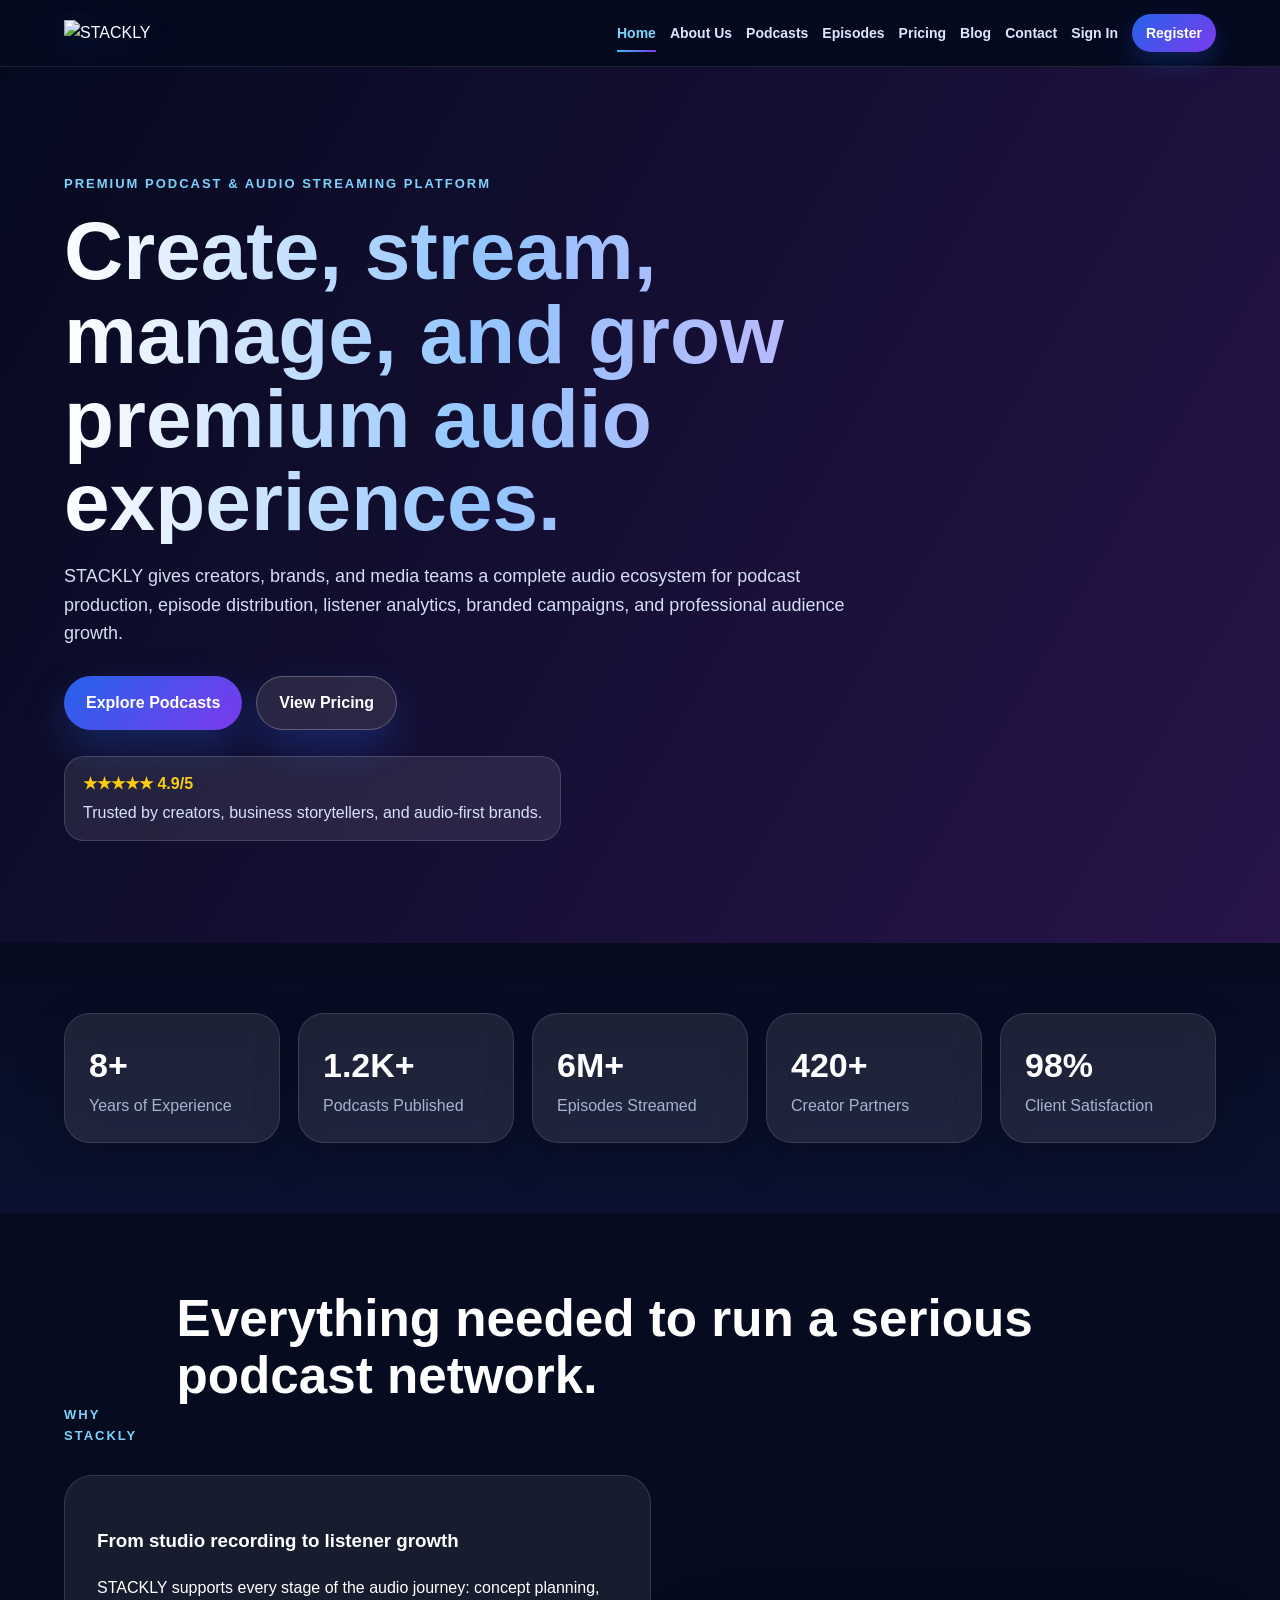
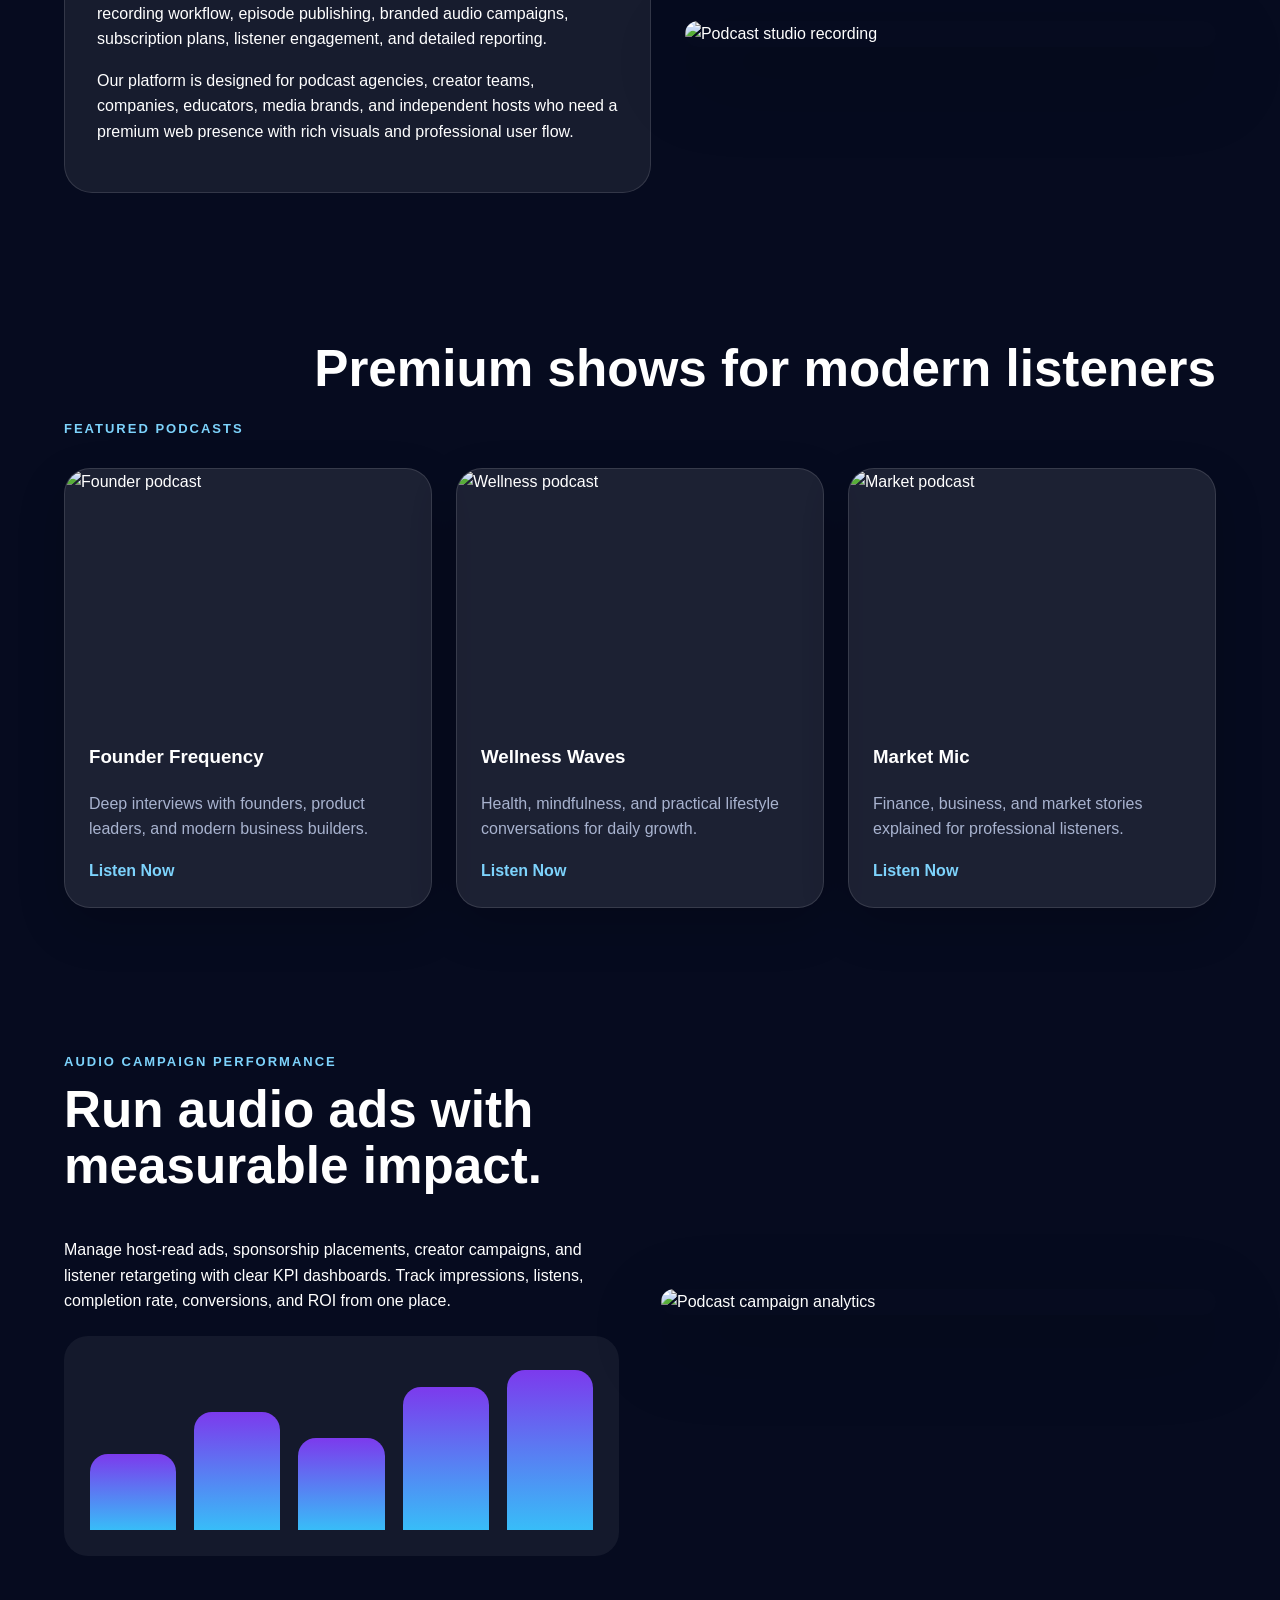
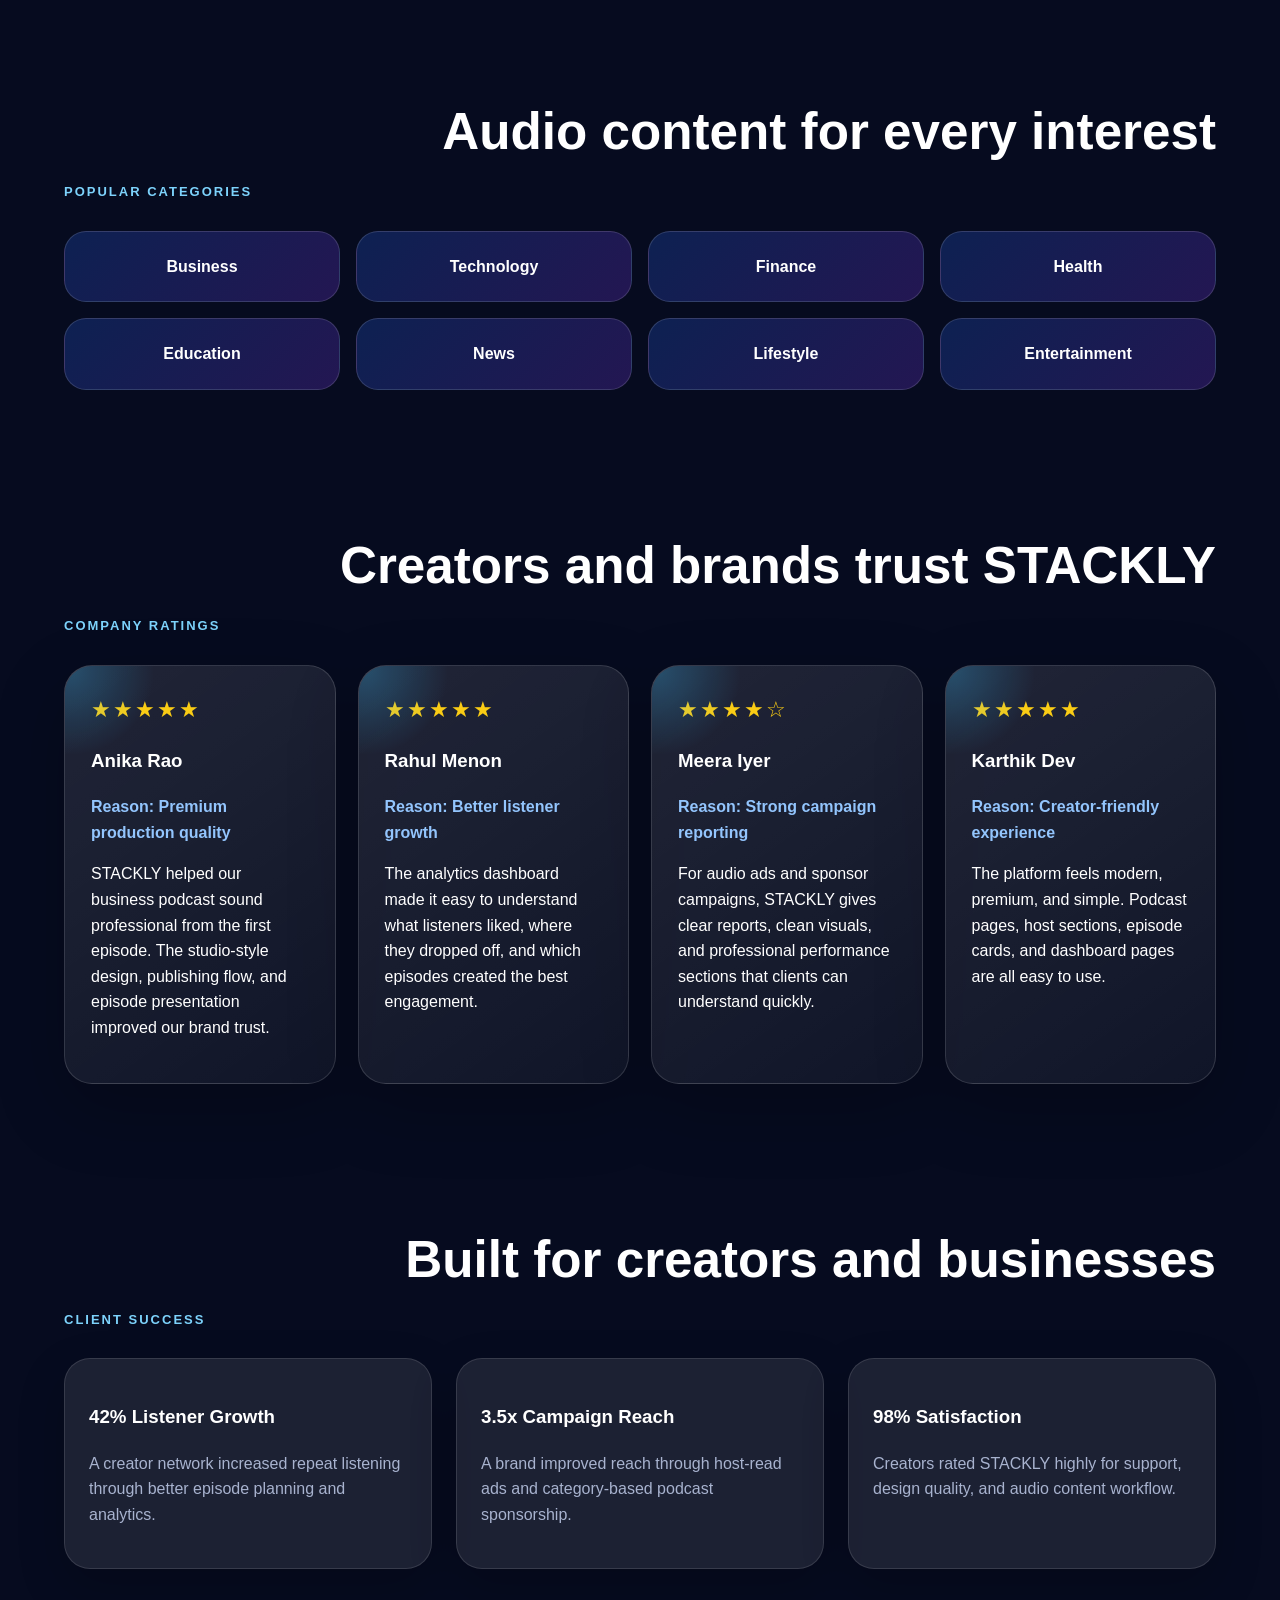
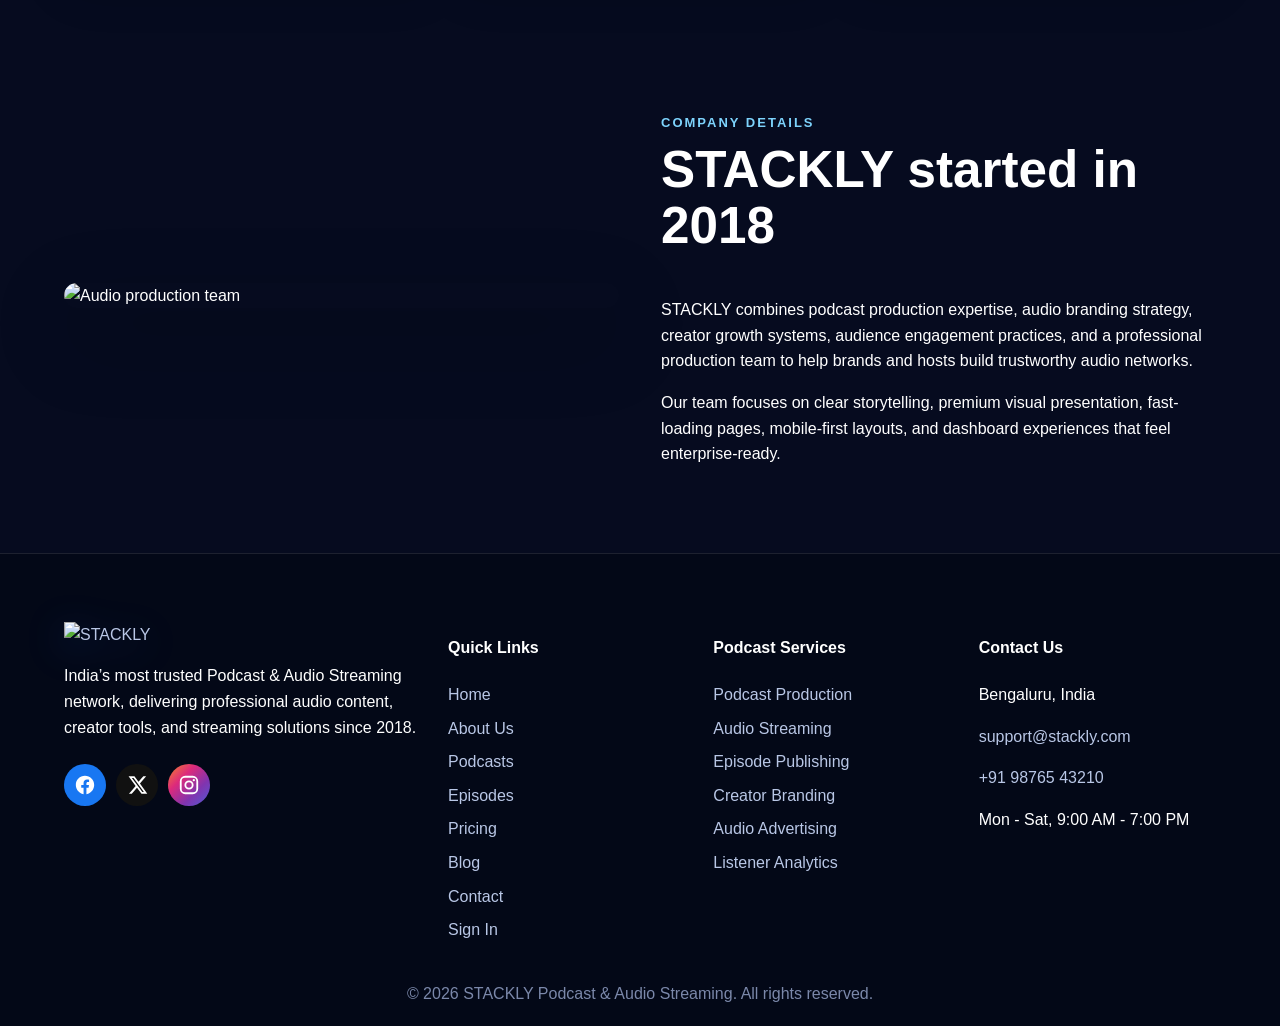
==== index.html @ 5ad4b172 "Add files via upload" ====
<!DOCTYPE html>
<html lang="en">
<head>
  <meta charset="UTF-8"><meta name="viewport" content="width=device-width, initial-scale=1.0">
  <title>Home | STACKLY</title><link rel="stylesheet" href="styles.css?v=5">
</head>
<body><header class="site-header">
  <a class="brand" href="index.html" aria-label="STACKLY Home"><img class="brand-logo" src="images/stackly-logo.webp?v=3" alt="STACKLY"></a>
  <button class="menu-toggle" aria-label="Toggle menu">☰</button>
  <nav class="nav-menu"><a href="index.html" class="active">Home</a>
<a href="about.html" class="">About Us</a>
<a href="podcasts.html" class="">Podcasts</a>
<a href="episodes.html" class="">Episodes</a>
<a href="pricing.html" class="">Pricing</a>
<a href="blog.html" class="">Blog</a>
<a href="contact.html" class="">Contact</a>
<a href="signin.html" class="">Sign In</a>
<a href="register.html" class="nav-register">Register</a></nav>
</header><main>
<section class="hero" style="background-image:linear-gradient(120deg,rgba(5,10,31,.92),rgba(55,24,94,.68)),url('images/hero.webp')">
  <div class="hero-content reveal"><span class="eyebrow">Premium Podcast & Audio Streaming Platform</span>
    <h1>Create, stream, manage, and grow premium audio experiences.</h1>
    <p>STACKLY gives creators, brands, and media teams a complete audio ecosystem for podcast production, episode distribution, listener analytics, branded campaigns, and professional audience growth.</p>
    <div class="hero-actions"><a class="btn" href="podcasts.html">Explore Podcasts</a><a class="btn ghost" href="pricing.html">View Pricing</a></div>
    <div class="hero-rating"><strong>★★★★★ 4.9/5</strong><span>Trusted by creators, business storytellers, and audio-first brands.</span></div>
  </div>
</section>
<section class="stats reveal">
  <div class="stat-card"><strong>8+</strong><span>Years of Experience</span></div><div class="stat-card"><strong>1.2K+</strong><span>Podcasts Published</span></div><div class="stat-card"><strong>6M+</strong><span>Episodes Streamed</span></div><div class="stat-card"><strong>420+</strong><span>Creator Partners</span></div><div class="stat-card"><strong>98%</strong><span>Client Satisfaction</span></div>
</section>
<section class="section reveal">
  <div class="section-head"><span class="eyebrow">Why STACKLY</span><h2>Everything needed to run a serious podcast network.</h2></div>
  <div class="feature-grid">
    <div class="feature-copy"><h3>From studio recording to listener growth</h3><p>STACKLY supports every stage of the audio journey: concept planning, recording workflow, episode publishing, branded audio campaigns, subscription plans, listener engagement, and detailed reporting.</p><p>Our platform is designed for podcast agencies, creator teams, companies, educators, media brands, and independent hosts who need a premium web presence with rich visuals and professional user flow.</p></div>
    <img class="rounded-img" src="images/studio.webp" alt="Podcast studio recording">
  </div>
</section>
<section class="section reveal"><div class="section-head"><span class="eyebrow">Featured Podcasts</span><h2>Premium shows for modern listeners</h2></div>
  <div class="cards">
    <article class="card image-card"><img src="images/microphone.webp" alt="Founder podcast"><div><h3>Founder Frequency</h3><p>Deep interviews with founders, product leaders, and modern business builders.</p><a href="404.html">Listen Now</a></div></article>
    <article class="card image-card"><img src="images/headphones.webp" alt="Wellness podcast"><div><h3>Wellness Waves</h3><p>Health, mindfulness, and practical lifestyle conversations for daily growth.</p><a href="404.html">Listen Now</a></div></article>
    <article class="card image-card"><img src="images/analytics.webp" alt="Market podcast"><div><h3>Market Mic</h3><p>Finance, business, and market stories explained for professional listeners.</p><a href="404.html">Listen Now</a></div></article>
  </div>
</section>
<section class="section split reveal"><div><span class="eyebrow">Audio Campaign Performance</span><h2>Run audio ads with measurable impact.</h2><p>Manage host-read ads, sponsorship placements, creator campaigns, and listener retargeting with clear KPI dashboards. Track impressions, listens, completion rate, conversions, and ROI from one place.</p><div class="mini-chart"><span style="height:45%"></span><span style="height:70%"></span><span style="height:55%"></span><span style="height:85%"></span><span style="height:95%"></span></div></div><img class="rounded-img" src="images/office.webp" alt="Podcast campaign analytics"></section>
<section class="section reveal">
  <div class="section-head"><span class="eyebrow">Popular Categories</span><h2>Audio content for every interest</h2></div>
  <div class="category-grid">
    <a href="podcasts.html">Business</a><a href="podcasts.html">Technology</a><a href="podcasts.html">Finance</a><a href="podcasts.html">Health</a><a href="podcasts.html">Education</a><a href="podcasts.html">News</a><a href="podcasts.html">Lifestyle</a><a href="podcasts.html">Entertainment</a>
  </div>
</section>

<section class="section reveal">
  <div class="section-head">
    <span class="eyebrow">Company Ratings</span>
    <h2>Creators and brands trust STACKLY</h2>
  </div>
  <div class="rating-grid">
    <article class="rating-card">
      <div class="stars">★★★★★</div>
      <h3>Anika Rao</h3>
      <strong>Reason: Premium production quality</strong>
      <p>STACKLY helped our business podcast sound professional from the first episode. The studio-style design, publishing flow, and episode presentation improved our brand trust.</p>
    </article>
    <article class="rating-card">
      <div class="stars">★★★★★</div>
      <h3>Rahul Menon</h3>
      <strong>Reason: Better listener growth</strong>
      <p>The analytics dashboard made it easy to understand what listeners liked, where they dropped off, and which episodes created the best engagement.</p>
    </article>
    <article class="rating-card">
      <div class="stars">★★★★☆</div>
      <h3>Meera Iyer</h3>
      <strong>Reason: Strong campaign reporting</strong>
      <p>For audio ads and sponsor campaigns, STACKLY gives clear reports, clean visuals, and professional performance sections that clients can understand quickly.</p>
    </article>
    <article class="rating-card">
      <div class="stars">★★★★★</div>
      <h3>Karthik Dev</h3>
      <strong>Reason: Creator-friendly experience</strong>
      <p>The platform feels modern, premium, and simple. Podcast pages, host sections, episode cards, and dashboard pages are all easy to use.</p>
    </article>
  </div>
</section>

<section class="section reveal"><div class="section-head"><span class="eyebrow">Client Success</span><h2>Built for creators and businesses</h2></div>
  <div class="cards"><div class="card"><h3>42% Listener Growth</h3><p>A creator network increased repeat listening through better episode planning and analytics.</p></div><div class="card"><h3>3.5x Campaign Reach</h3><p>A brand improved reach through host-read ads and category-based podcast sponsorship.</p></div><div class="card"><h3>98% Satisfaction</h3><p>Creators rated STACKLY highly for support, design quality, and audio content workflow.</p></div></div>
</section>
<section class="section split reveal"><img class="rounded-img" src="images/production-team.webp" alt="Audio production team"><div><span class="eyebrow">Company Details</span><h2>STACKLY started in 2018</h2><p>STACKLY combines podcast production expertise, audio branding strategy, creator growth systems, audience engagement practices, and a professional production team to help brands and hosts build trustworthy audio networks.</p><p>Our team focuses on clear storytelling, premium visual presentation, fast-loading pages, mobile-first layouts, and dashboard experiences that feel enterprise-ready.</p></div></section>
</main><footer class="footer">
  <div class="footer-grid">
    <div>
      <a class="brand footer-brand" href="index.html"><img class="brand-logo" src="images/stackly-logo.webp?v=3" alt="STACKLY"></a>
      <p>India’s most trusted Podcast & Audio Streaming network, delivering professional audio content, creator tools, and streaming solutions since 2018.</p>
      <div class="socials">
      <a href="404.html" aria-label="Facebook" class="social-icon facebook"><svg viewBox="0 0 24 24"><path d="M22 12.06C22 6.48 17.52 2 11.94 2S2 6.48 2 12.06c0 5.02 3.66 9.18 8.44 9.94v-7.03H7.9v-2.91h2.54V9.84c0-2.5 1.49-3.88 3.77-3.88 1.09 0 2.23.19 2.23.19v2.45h-1.25c-1.24 0-1.63.77-1.63 1.56v1.9h2.78l-.44 2.91h-2.34V22C18.34 21.24 22 17.08 22 12.06z"/></svg></a>
      <a href="404.html" aria-label="X" class="social-icon x"><svg viewBox="0 0 24 24"><path d="M18.9 2.5h3.1l-6.8 7.8 8 11.2h-6.3l-4.9-6.5-5.7 6.5H3.2l7.3-8.3L2.8 2.5h6.4l4.4 5.9 5.3-5.9zm-1.1 17h1.7L8.2 4.4H6.4l11.4 15.1z"/></svg></a>
      <a href="404.html" aria-label="Instagram" class="social-icon instagram"><svg viewBox="0 0 24 24"><path d="M7.8 2h8.4A5.81 5.81 0 0 1 22 7.8v8.4a5.81 5.81 0 0 1-5.8 5.8H7.8A5.81 5.81 0 0 1 2 16.2V7.8A5.81 5.81 0 0 1 7.8 2zm-.2 2A3.6 3.6 0 0 0 4 7.6v8.8A3.6 3.6 0 0 0 7.6 20h8.8a3.6 3.6 0 0 0 3.6-3.6V7.6A3.6 3.6 0 0 0 16.4 4H7.6zm9.65 1.5a1.25 1.25 0 1 1 0 2.5 1.25 1.25 0 0 1 0-2.5zM12 7a5 5 0 1 1 0 10 5 5 0 0 1 0-10zm0 2a3 3 0 1 0 0 6 3 3 0 0 0 0-6z"/></svg></a>
    </div>
    </div>
    <div><h4>Quick Links</h4><a href="index.html">Home</a>
<a href="about.html">About Us</a>
<a href="podcasts.html">Podcasts</a>
<a href="episodes.html">Episodes</a>
<a href="pricing.html">Pricing</a>
<a href="blog.html">Blog</a>
<a href="contact.html">Contact</a>
<a href="signin.html">Sign In</a></div>
    <div><h4>Podcast Services</h4>
      <a href="404.html">Podcast Production</a><a href="404.html">Audio Streaming</a><a href="404.html">Episode Publishing</a><a href="404.html">Creator Branding</a><a href="404.html">Audio Advertising</a><a href="404.html">Listener Analytics</a>
    </div>
    <div><h4>Contact Us</h4><p>Bengaluru, India</p><p><a href="mailto:support@stackly.com">support@stackly.com</a></p><p><a href="tel:+919876543210">+91 98765 43210</a></p><p>Mon - Sat, 9:00 AM - 7:00 PM</p></div>
  </div>
  <div class="footer-bottom">© 2026 STACKLY Podcast & Audio Streaming. All rights reserved.</div>
</footer><script src="script.js"></script></body></html>
---- styles.css ----
:root{--navy:#07142f;--navy2:#0d2352;--purple:#7c3aed;--blue:#2563eb;--cyan:#38bdf8;--white:#fff;--muted:#a8b3cf;--soft:#f5f7fb;--dark:#050a1f;--card:rgba(255,255,255,.09)}
*{box-sizing:border-box}html{width:100%;max-width:100%;scroll-behavior:smooth;overflow-x:hidden}body{width:100%;max-width:100%;margin:0;font-family:Inter,Segoe UI,Arial,sans-serif;background:#060b1f;color:#fff;line-height:1.6;overflow-x:hidden}a{text-decoration:none;color:inherit}img,svg,iframe{max-width:100%}img{display:block}main,header,footer,section,nav{min-width:0}
.site-header{position:sticky;top:0;z-index:50;display:flex;align-items:center;justify-content:space-between;width:100%;min-width:0;padding:14px 5%;background:rgba(5,10,31,.82);backdrop-filter:blur(18px);border-bottom:1px solid rgba(255,255,255,.1)}
.brand{display:flex;align-items:center;flex:0 0 auto}.brand-logo{display:block;width:190px!important;height:auto!important;max-height:64px;object-fit:contain;object-position:left center;filter:drop-shadow(0 8px 18px rgba(37,99,235,.28));transition:.3s}.auth-logo .brand-logo{width:220px!important;max-height:72px;object-position:center}.footer-brand .brand-logo{width:200px!important;max-height:66px}
.nav-menu{display:flex;gap:14px;align-items:center}.nav-menu a{font-weight:700;color:#dbe7ff;font-size:14px}.nav-menu a:hover,.nav-menu a.active{color:#7dd3fc}.nav-menu .nav-register{padding:8px 14px;border-radius:999px;background:linear-gradient(135deg,var(--blue),var(--purple));color:#fff;box-shadow:0 10px 24px rgba(37,99,235,.25)}.nav-menu .nav-register:hover{color:#fff;transform:translateY(-2px);box-shadow:0 14px 30px rgba(124,58,237,.35)}.menu-toggle{display:none;background:none;color:white;border:0;font-size:28px}
.hero{min-height:92vh;background-size:cover;background-position:center;display:flex;align-items:center;padding:8% 5%}.hero-content{max-width:820px}.eyebrow{color:#7dd3fc;text-transform:uppercase;font-size:13px;font-weight:900;letter-spacing:2px}.hero h1,.page-hero h1{font-size:clamp(38px,7vw,82px);line-height:1.02;margin:14px 0;background:linear-gradient(90deg,#fff,#93c5fd,#c4b5fd);-webkit-background-clip:text;color:transparent}.hero p,.page-hero p,.wide-text{max-width:850px;color:#d5def5;font-size:18px}
.btn{display:inline-flex;align-items:center;justify-content:center;border:0;padding:13px 22px;border-radius:999px;background:linear-gradient(135deg,var(--blue),var(--purple));color:white;font-weight:900;box-shadow:0 18px 40px rgba(37,99,235,.28);cursor:pointer}.btn:hover{transform:translateY(-3px)}.ghost{background:rgba(255,255,255,.1);border:1px solid rgba(255,255,255,.25)}.hero-actions{display:flex;gap:14px;flex-wrap:wrap;margin-top:28px}
.stats,.section{padding:70px 5%}.stats{display:grid;grid-template-columns:repeat(5,1fr);gap:18px;background:linear-gradient(180deg,#060b1f,#0a1230)}.stat-card,.card,.form-card,.panel,.dash-card{background:var(--card);border:1px solid rgba(255,255,255,.12);border-radius:26px;padding:24px;box-shadow:0 18px 48px rgba(0,0,0,.18);backdrop-filter:blur(16px);transition:.3s}.stat-card:hover,.card:hover,.panel:hover,.dash-card:hover{transform:translateY(-8px);border-color:rgba(125,211,252,.5)}.stat-card strong{font-size:34px;display:block}.stat-card span,.card p{color:var(--muted)}
.section-head{display:flex;align-items:end;justify-content:space-between;gap:20px;margin-bottom:28px}.section h2,.page-hero h1{margin-top:8px}.section h2{font-size:clamp(30px,4vw,52px);line-height:1.1}.cards{display:grid;grid-template-columns:repeat(3,1fr);gap:24px}.image-card{padding:0;overflow:hidden}.image-card img{height:230px;width:100%;object-fit:cover;transition:.4s}.image-card:hover img{transform:scale(1.08)}.image-card div{padding:24px}.image-card a,.small-link{color:#7dd3fc;font-weight:900}
.split{display:grid;grid-template-columns:1fr 1fr;gap:42px;align-items:center}.rounded-img{border-radius:32px;box-shadow:0 28px 80px rgba(0,0,0,.28)}.mini-chart,.line-chart{height:220px;border-radius:24px;background:rgba(255,255,255,.06);display:flex;align-items:end;gap:18px;padding:26px;margin-top:22px}.mini-chart span,.line-chart span{flex:1;border-radius:18px 18px 0 0;background:linear-gradient(180deg,#7c3aed,#38bdf8)}.page-hero{padding:110px 5% 70px;background:radial-gradient(circle at top right,rgba(124,58,237,.4),transparent 38%),linear-gradient(135deg,#06112e,#0a1030)}
.timeline{display:grid;gap:14px}.timeline div{display:flex;gap:18px;align-items:center;background:rgba(255,255,255,.07);padding:18px;border-radius:18px}.timeline b{color:#7dd3fc}
.contact-grid{display:grid;grid-template-columns:1fr 1fr;gap:32px}.contact-cards{display:grid;grid-template-columns:1fr 1fr;gap:16px}.form-card{display:grid;gap:14px}.form-card input,.form-card textarea,.auth-card input,.auth-card select{width:100%;padding:15px 16px;border-radius:16px;border:1px solid rgba(255,255,255,.15);background:rgba(255,255,255,.08);color:white;outline:none}.form-card textarea{min-height:130px}.map-box{min-height:280px;border-radius:30px;display:grid;place-items:center;background:linear-gradient(135deg,rgba(37,99,235,.35),rgba(124,58,237,.28));border:1px solid rgba(255,255,255,.12)}
.auth-wrap{min-height:92vh;display:grid;place-items:center;padding:70px 5%;background:radial-gradient(circle at top,rgba(124,58,237,.35),transparent 40%),#060b1f}.auth-card{width:min(460px,100%);display:grid;gap:16px}.auth-logo{justify-content:center;margin-bottom:10px}.back-link{position:absolute;left:5%;top:90px;color:#7dd3fc;font-weight:900}
.not-found{min-height:80vh;display:grid;place-items:center;text-align:center;padding:80px 5%;background:radial-gradient(circle,rgba(124,58,237,.35),transparent 45%)}.not-found h1{font-size:130px;margin:0;color:#7dd3fc}.not-found h2{font-size:42px;margin:0}
.footer{background:#030817;padding:60px 5% 20px;border-top:1px solid rgba(255,255,255,.1);overflow:hidden}.footer-grid{display:grid;grid-template-columns:1.5fr 1fr 1fr 1fr;gap:28px}.footer-grid>*{min-width:0}.footer a{display:block;color:#b9c7e6;margin:8px 0;transition:.25s}.footer-grid>div:not(:first-child) a:hover{color:#7dd3fc;transform:translateX(4px)}.footer-grid>div:last-child p{overflow-wrap:anywhere;transition:.25s}.footer-grid>div:last-child p:hover{color:#7dd3fc;transform:translateX(4px)}.socials{display:flex;gap:10px;flex-wrap:wrap}.socials a{padding:8px 12px;border-radius:999px;background:rgba(255,255,255,.08)}.footer-bottom{text-align:center;color:#7b88aa;margin-top:30px}
.dash-body{display:grid;grid-template-columns:280px 1fr;background:#06112e}.sidebar{min-height:100vh;background:#07142f;padding:22px;position:sticky;top:0}.sidebar-profile{display:grid;justify-items:center;gap:3px;margin:24px 0;padding:20px 12px;text-align:center;border-radius:20px;background:rgba(255,255,255,.07);border:1px solid rgba(255,255,255,.11)}.sidebar-profile strong,.dash-profile strong{font-size:16px}.sidebar-profile>span:not(.profile-avatar),.dash-profile div>span{max-width:100%;color:#b9c7e6;font-size:13px;overflow-wrap:anywhere}.sidebar-profile small,.dash-profile small{color:#7dd3fc}.profile-avatar{display:grid;place-items:center;width:48px;height:48px;margin-bottom:6px;border-radius:50%;background:linear-gradient(135deg,var(--blue),var(--purple));font-size:20px;font-weight:900;box-shadow:0 10px 28px rgba(37,99,235,.35)}.sidebar-nav{display:block}.sidebar button{display:block;width:100%;margin:10px 0;padding:13px;border-radius:14px;border:1px solid rgba(255,255,255,.1);background:rgba(255,255,255,.06);color:white;text-align:left;font-weight:800;cursor:pointer}.sidebar button:hover{background:#12306b}.sidebar .sign-out-btn{margin-top:22px;border-color:rgba(248,113,113,.3);color:#fecaca;background:rgba(239,68,68,.1)}.sidebar .sign-out-btn:hover{background:rgba(239,68,68,.25)}.dashboard{padding:28px;min-width:0}.dash-header{display:flex;justify-content:space-between;align-items:center;gap:24px;background:linear-gradient(135deg,#102a62,#07142f);padding:24px;border-radius:26px;margin-bottom:22px}.dash-header h1{margin:0}.dash-header p{margin:5px 0 0;color:#b9c7e6}.dash-profile{display:flex;align-items:center;gap:12px;min-width:240px;padding:12px 16px;border-radius:18px;background:rgba(255,255,255,.08);border:1px solid rgba(255,255,255,.12)}.dash-profile>div{display:grid;min-width:0}.dash-profile .profile-avatar{flex:0 0 auto;margin:0}.dash-grid{display:grid;grid-template-columns:repeat(4,1fr);gap:18px}.dash-card strong{display:block;font-size:32px;color:#7dd3fc}.dash-main{display:grid;grid-template-columns:2fr 1fr;gap:20px;margin-top:20px}.line-chart span:nth-child(1){height:35%}.line-chart span:nth-child(2){height:65%}.line-chart span:nth-child(3){height:48%}.line-chart span:nth-child(4){height:84%}.line-chart span:nth-child(5){height:72%}
.reveal{animation:rise .7s ease both}@keyframes rise{from{opacity:0;transform:translateY(22px)}to{opacity:1;transform:none}}
@media(max-width:1100px){.cards,.stats,.footer-grid,.dash-grid{grid-template-columns:repeat(2,minmax(0,1fr))}.split,.contact-grid,.dash-main{grid-template-columns:minmax(0,1fr)}.nav-menu{position:absolute;left:5%;right:5%;top:72px;display:none;flex-direction:column;align-items:flex-start;background:#07142f;padding:22px;border-radius:22px;box-shadow:0 24px 60px rgba(0,0,0,.45)}.nav-menu.open{display:flex}.menu-toggle{display:block}.dash-body{grid-template-columns:1fr}.sidebar{position:relative;min-height:auto}.sidebar-profile{justify-items:start;text-align:left}.sidebar-nav{display:flex;gap:8px;flex-wrap:wrap}.sidebar button{display:inline-block;width:auto;margin:0}.sidebar .sign-out-btn{margin:0 0 0 auto}}
@media(max-width:600px){.cards,.stats,.footer-grid,.dash-grid,.contact-cards{grid-template-columns:minmax(0,1fr)}.hero{min-height:82vh}.section,.stats{padding:48px 5%}.section-head{align-items:flex-start;flex-direction:column}.hero h1,.page-hero h1{font-size:38px;overflow-wrap:anywhere}.not-found h1{font-size:86px}.dashboard{padding:16px}.dash-header{display:grid;padding:20px}.dash-header h1{font-size:28px;line-height:1.15}.dash-profile{min-width:0;width:100%}.sidebar-nav{display:grid;grid-template-columns:repeat(2,minmax(0,1fr))}.sidebar button{width:100%}.sidebar .sign-out-btn{grid-column:1/-1;margin:8px 0 0}.mini-chart,.line-chart{gap:8px;padding:14px}.comparison-box strong,.comparison-box span{display:block;overflow-wrap:anywhere}.back-link{position:static;margin-bottom:12px}.auth-wrap{place-items:stretch}}


/* Upgrade styles */
.muted-text{color:#a8b3cf}
.hero-rating{margin-top:26px;padding:14px 18px;border-radius:20px;background:rgba(255,255,255,.09);border:1px solid rgba(255,255,255,.14);display:inline-grid;gap:4px}.hero-rating strong{color:#facc15}.hero-rating span{color:#d8e3fb}
.feature-grid{display:grid;grid-template-columns:1.05fr .95fr;gap:34px;align-items:center}.feature-copy{background:rgba(255,255,255,.07);border:1px solid rgba(255,255,255,.12);padding:32px;border-radius:28px}
.category-grid{display:grid;grid-template-columns:repeat(4,1fr);gap:16px}.category-grid a{background:linear-gradient(135deg,rgba(37,99,235,.25),rgba(124,58,237,.25));padding:22px;border:1px solid rgba(255,255,255,.14);border-radius:22px;text-align:center;font-weight:900}.category-grid a:hover{transform:translateY(-6px);border-color:#7dd3fc}
.rating-box{margin:18px 0;padding:16px;border-radius:18px;background:rgba(250,204,21,.08);border:1px solid rgba(250,204,21,.22)}.rating-box strong{font-size:30px;color:#facc15;display:block}.rating-box span{display:block;font-weight:900}.rating-box small{color:#b9c7e6}
.socials{align-items:center}.social-icon{width:42px;height:42px;display:grid!important;place-items:center;border-radius:50%!important;padding:0!important}.social-icon svg{width:22px;height:22px;fill:white}.facebook{background:#1877f2!important}.x{background:#111!important}.instagram{background:linear-gradient(135deg,#f58529,#dd2a7b,#8134af,#515bd4)!important}
.map-box{overflow:hidden;padding:0!important}.map-box iframe{width:100%;height:360px;border:0;border-radius:30px;filter:saturate(1.15) contrast(1.05)}
#dashContent{min-width:0;max-width:100%;overflow:hidden}#dashContent .table{width:100%;max-width:100%;table-layout:fixed;border-collapse:collapse;margin-top:18px}.table th,.table td{border-bottom:1px solid rgba(255,255,255,.12);padding:14px;text-align:left;color:#dbe7ff;overflow-wrap:anywhere}.badge{display:inline-flex;max-width:100%;padding:6px 10px;border-radius:999px;background:rgba(56,189,248,.15);color:#7dd3fc;font-weight:900}.dash-list{display:grid;gap:12px}.dash-list div{min-width:0;padding:14px;border-radius:16px;background:rgba(255,255,255,.07);border:1px solid rgba(255,255,255,.1);overflow-wrap:anywhere}
@media(max-width:900px){.feature-grid,.category-grid{grid-template-columns:1fr}.category-grid{gap:12px}}


/* Final polish v3 */
.footer .rating-box{display:none!important}
.rating-grid{display:grid;grid-template-columns:repeat(4,1fr);gap:22px}
.rating-card{position:relative;overflow:hidden;background:linear-gradient(145deg,rgba(255,255,255,.11),rgba(255,255,255,.045));border:1px solid rgba(255,255,255,.14);border-radius:28px;padding:26px;box-shadow:0 24px 70px rgba(0,0,0,.22);transition:.35s}
.rating-card:before{content:"";position:absolute;inset:-80px auto auto -80px;width:170px;height:170px;background:radial-gradient(circle,rgba(56,189,248,.28),transparent 70%);transition:.35s}
.rating-card:hover{transform:translateY(-10px) scale(1.02);border-color:rgba(125,211,252,.62)}
.rating-card:hover:before{transform:scale(1.4)}
.rating-card .stars{color:#facc15;font-size:22px;letter-spacing:2px;margin-bottom:10px}
.rating-card strong{color:#93c5fd;display:block;margin:8px 0}
.pricing-grid{display:grid;grid-template-columns:repeat(4,1fr);gap:22px}
.price-card,.blog-card{overflow:hidden;background:rgba(255,255,255,.085);border:1px solid rgba(255,255,255,.14);border-radius:28px;box-shadow:0 22px 62px rgba(0,0,0,.2);transition:.35s}
.price-card:hover,.blog-card:hover{transform:translateY(-12px);box-shadow:0 30px 80px rgba(37,99,235,.24);border-color:rgba(124,58,237,.65)}
.price-card img,.blog-card img{height:190px;width:100%;object-fit:cover;transition:.45s}.price-card:hover img,.blog-card:hover img{transform:scale(1.08)}
.price-card{padding-bottom:24px}.price-card h3,.price-card p,.price-card ul,.price-card a,.price-card .plan-tag{margin-left:22px;margin-right:22px}
.price-card ul{padding-left:18px;color:#cbd5e1}.price-card li{margin:8px 0}.plan-tag{display:inline-flex;margin-top:20px;padding:7px 12px;border-radius:999px;background:rgba(56,189,248,.14);color:#7dd3fc;font-weight:900;font-size:13px}.price{font-size:34px;font-weight:900;color:#fff}.price span{font-size:14px;color:#a8b3cf}.highlight{outline:2px solid rgba(124,58,237,.65)}
.comparison-box{display:grid;gap:14px}.comparison-box div{display:flex;justify-content:space-between;gap:18px;padding:18px 20px;border-radius:18px;background:rgba(255,255,255,.08);border:1px solid rgba(255,255,255,.12)}.comparison-box span{color:#a8b3cf}
.blog-grid{display:grid;grid-template-columns:repeat(3,1fr);gap:24px}.blog-card div{padding:22px}.blog-card span{color:#7dd3fc;font-weight:900;text-transform:uppercase;font-size:12px;letter-spacing:1px}.blog-card a{color:#7dd3fc;font-weight:900}
.role-select{width:100%}.role-select-trigger{position:relative;width:100%;height:52px;padding:0 48px 0 16px;border-radius:16px;border:1px solid rgba(255,255,255,.15);background:rgba(255,255,255,.08);color:#fff;text-align:left;font:inherit;cursor:pointer}.role-select-trigger:after{content:"";position:absolute;right:18px;top:50%;width:10px;height:10px;border-right:2px solid #7dd3fc;border-bottom:2px solid #7dd3fc;transform:translateY(-70%) rotate(45deg);transition:.2s}.role-select.open .role-select-trigger:after{transform:translateY(-20%) rotate(225deg)}.role-select-menu{display:none;width:100%;margin-top:6px;padding:6px;background:#07142f;border:1px solid #38bdf8;border-radius:14px;box-shadow:0 18px 45px rgba(0,0,0,.32);overflow:hidden}.role-select.open .role-select-menu{display:grid}.role-select-menu button{width:100%;padding:12px 14px;border:0;border-radius:9px;background:transparent;color:#fff;text-align:left;font:inherit;cursor:pointer}.role-select-menu button:hover,.role-select-menu button:focus,.role-select-menu button.selected{background:#2563eb;outline:none}
.form-message{min-height:24px;margin:0;color:#fca5a5;font-weight:700}.form-message.success{color:#86efac}.auth-card #regMsg{min-height:24px;margin:0;color:#7dd3fc;font-weight:700}.auth-switch{display:flex;align-items:center;justify-content:center;gap:10px;flex-wrap:wrap;margin:4px 0 0}.create-account-btn{display:inline-flex;padding:9px 16px;border-radius:999px;background:linear-gradient(135deg,var(--blue),var(--purple));color:#fff!important;font-weight:900;box-shadow:0 10px 24px rgba(37,99,235,.28);transition:.3s}.create-account-btn:hover{transform:translateY(-3px);box-shadow:0 16px 34px rgba(124,58,237,.38)}.contact-cards a{color:#7dd3fc;overflow-wrap:anywhere}.contact-cards a:hover{text-decoration:underline}
.site-header .brand:hover .brand-logo{transform:scale(1.04)}
.nav-menu a{position:relative;padding:8px 0}.nav-menu a:after{content:"";position:absolute;left:0;bottom:0;width:0;height:2px;background:linear-gradient(90deg,#38bdf8,#7c3aed);transition:.3s}.nav-menu a:hover:after,.nav-menu a.active:after{width:100%}.nav-menu .nav-register:after{display:none}
.btn,.card,.image-card,.stat-card,.social-icon,.category-grid a,.sidebar button{transition:.35s}.btn:hover{box-shadow:0 25px 60px rgba(124,58,237,.36);letter-spacing:.3px}.social-icon:hover{transform:translateY(-6px) rotate(6deg)}
.form-card input:focus,.form-card textarea:focus,.auth-card input:focus,.role-select-trigger:focus{border-color:#7dd3fc;box-shadow:0 0 0 4px rgba(56,189,248,.12);outline:none}
@media(max-width:1100px){.pricing-grid,.rating-grid{grid-template-columns:repeat(2,1fr)}.blog-grid{grid-template-columns:repeat(2,1fr)}}
@media(max-width:650px){.pricing-grid,.rating-grid,.blog-grid{grid-template-columns:1fr}.comparison-box div{display:block}.auth-wrap{padding-left:16px;padding-right:16px;place-items:center}.auth-card{min-width:0}.auth-card input,.auth-card .btn,.role-select{max-width:100%;min-width:0}.site-header .brand-logo{width:170px!important;max-height:56px}.auth-logo .brand-logo{width:200px!important;max-height:66px}}
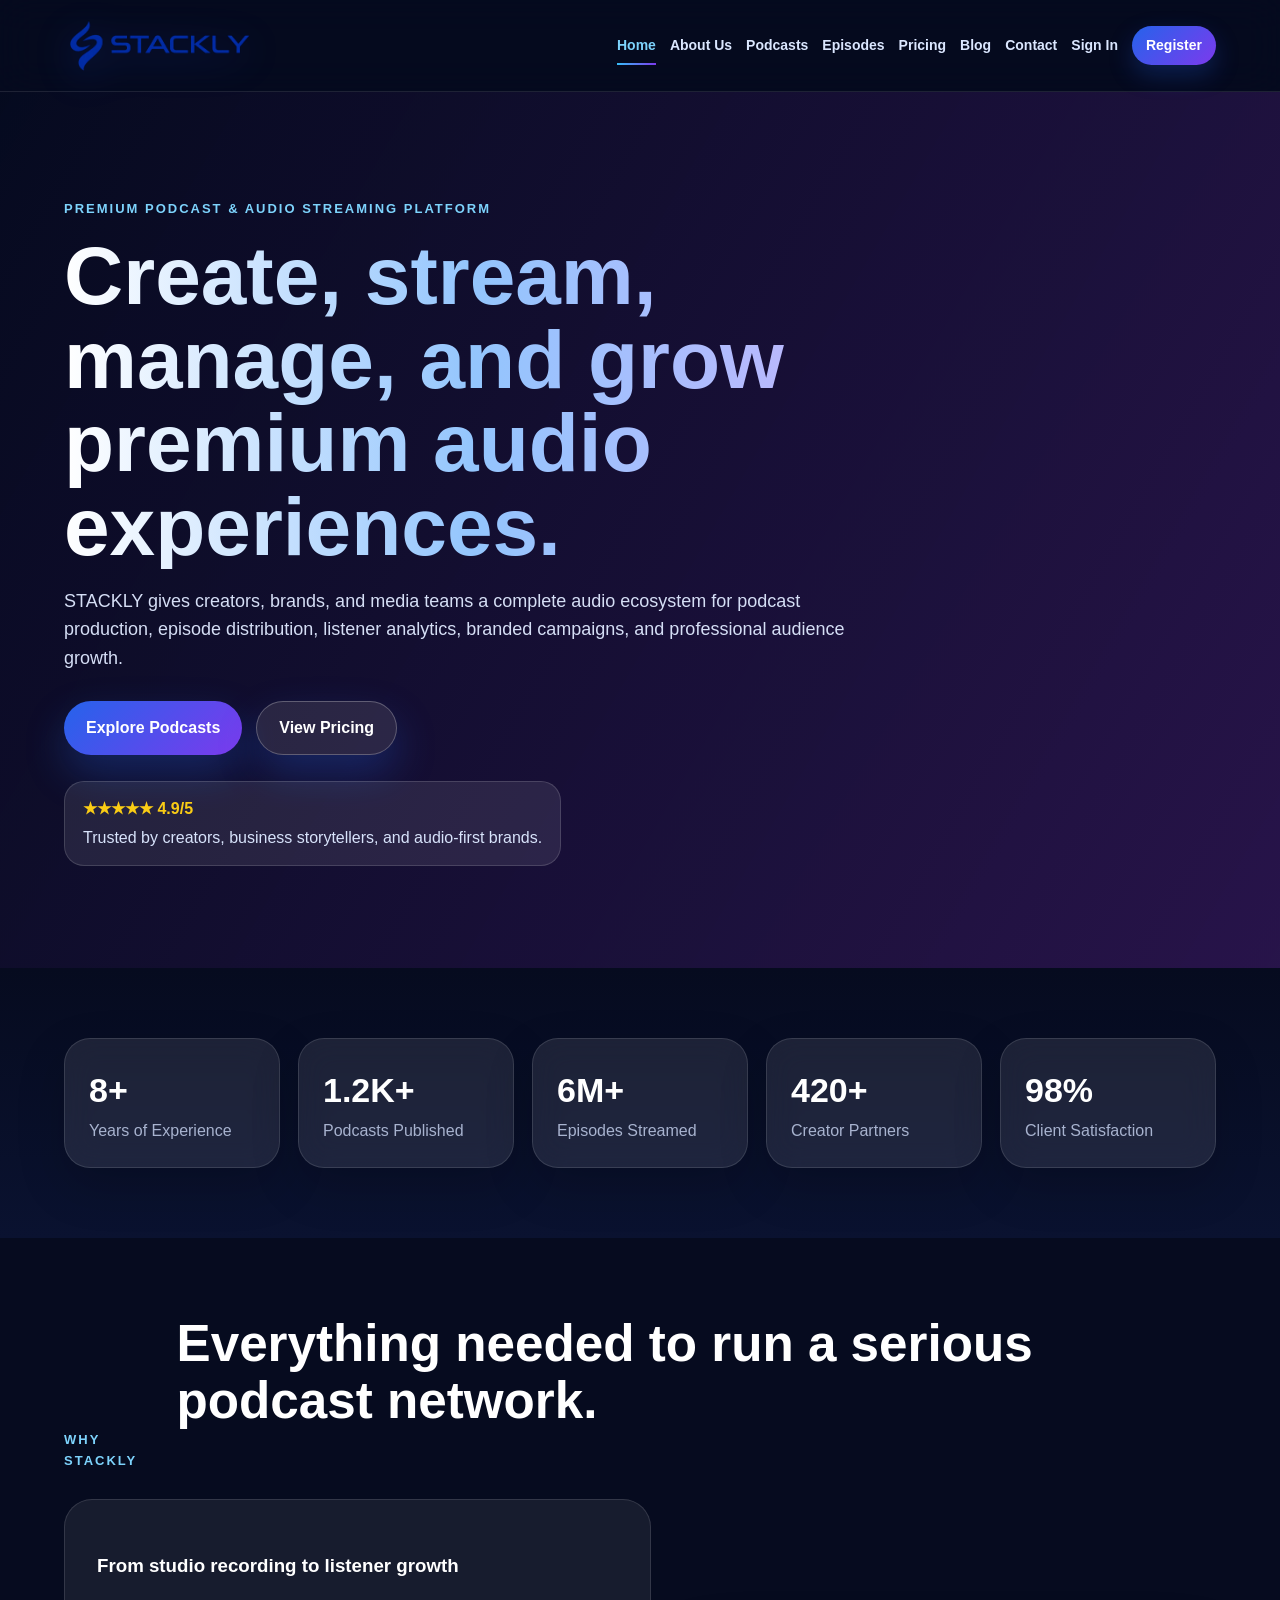
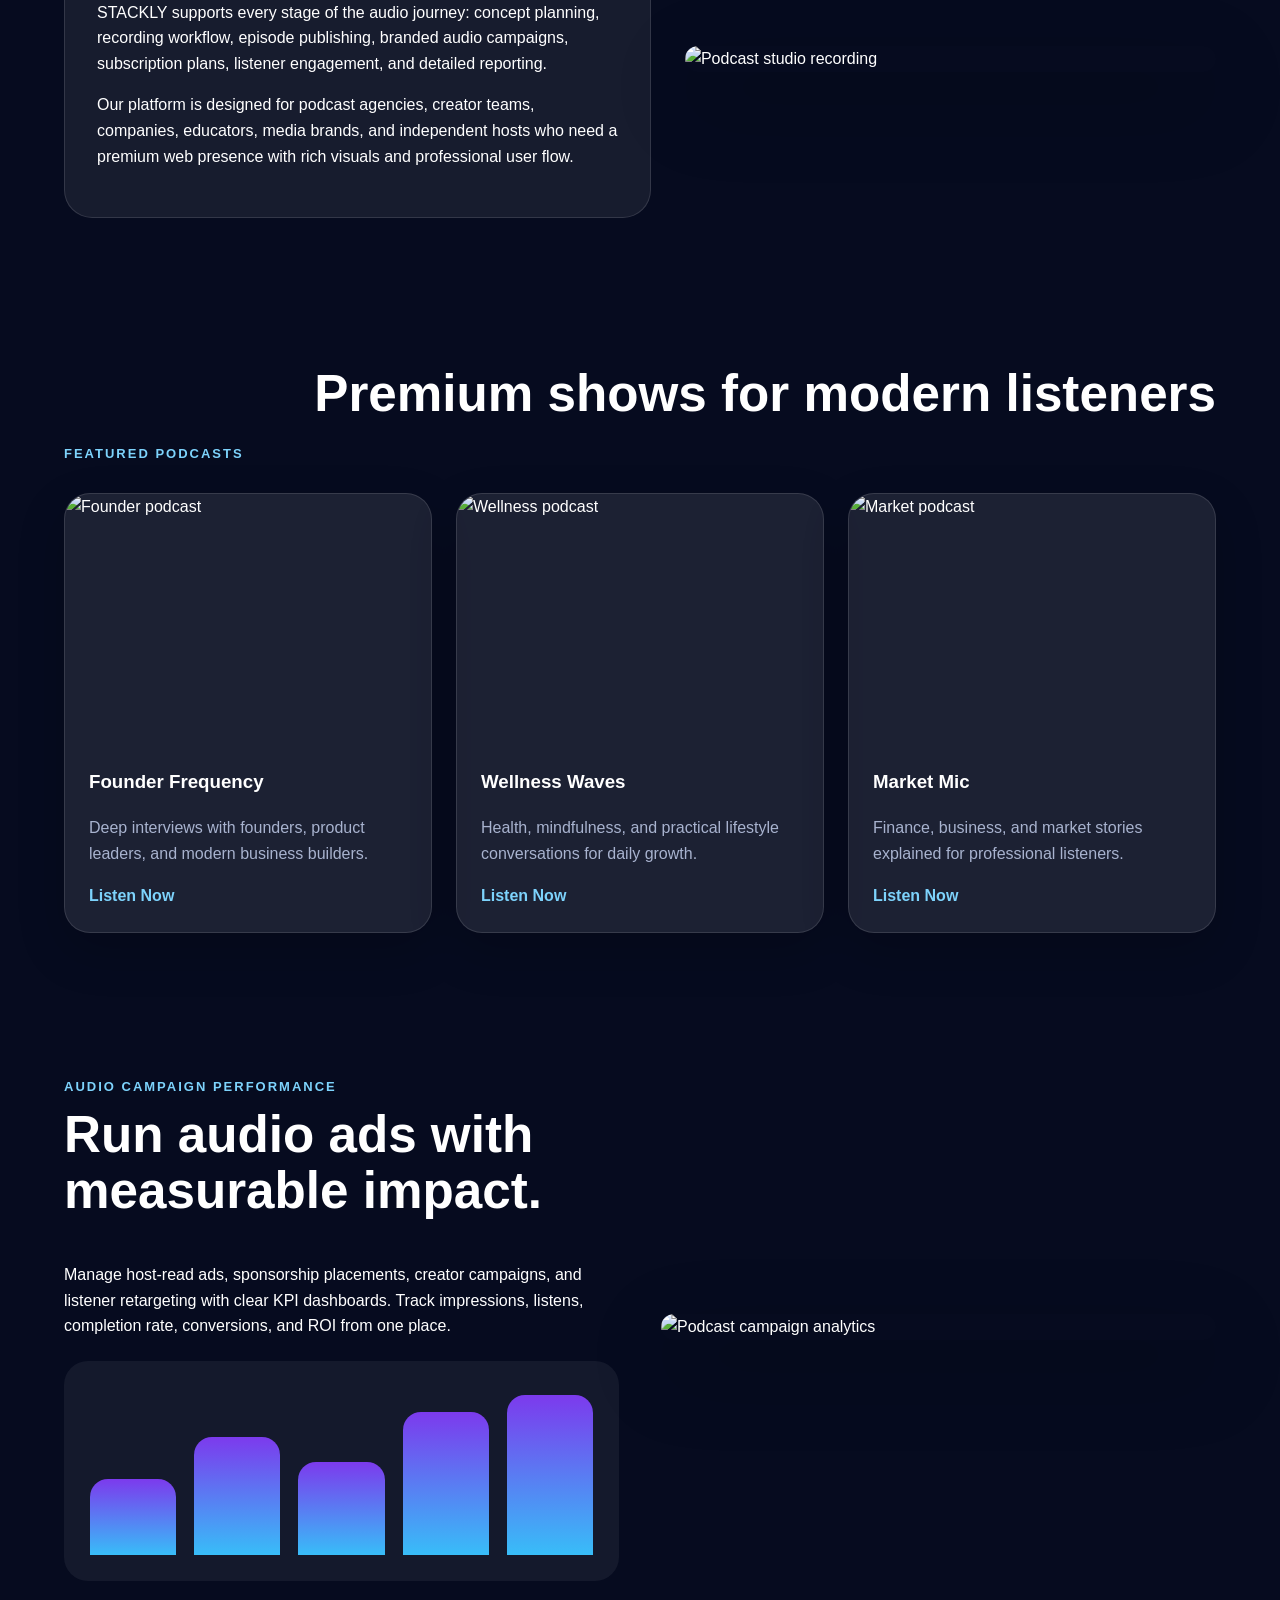
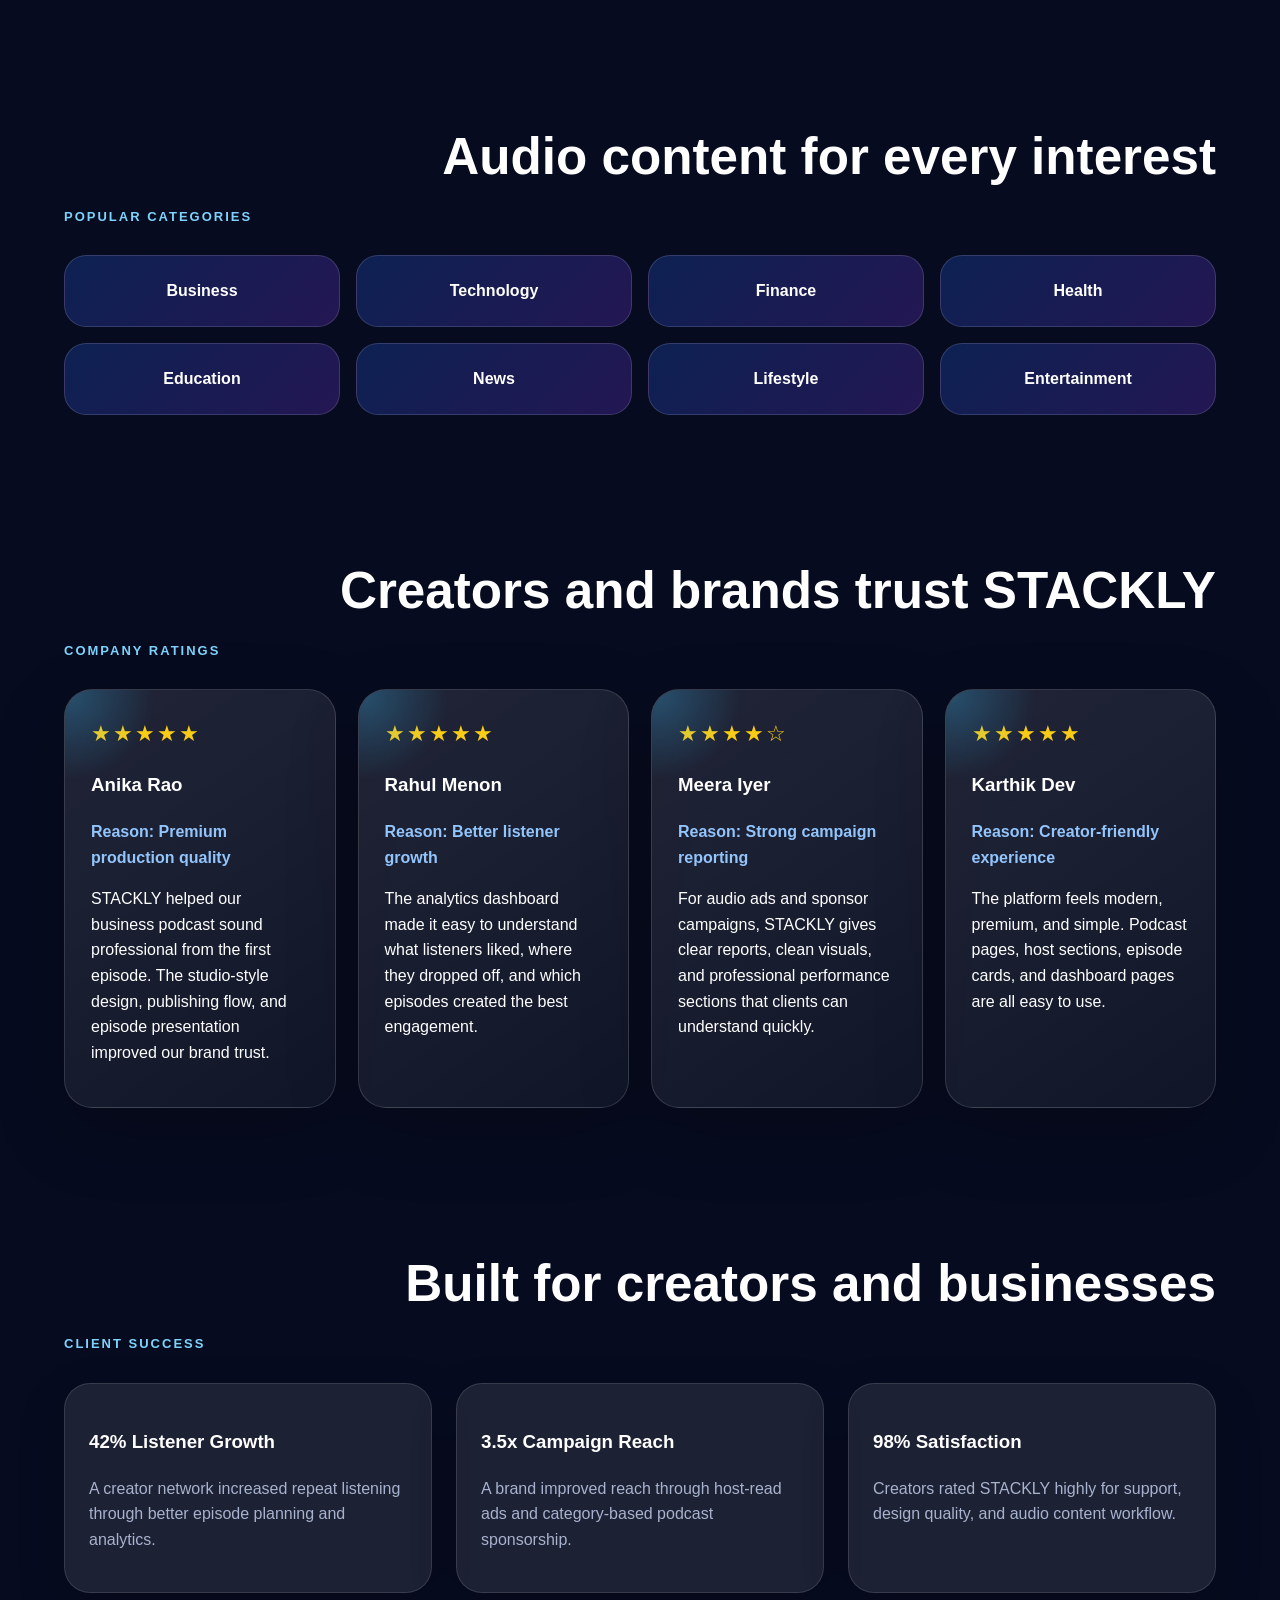
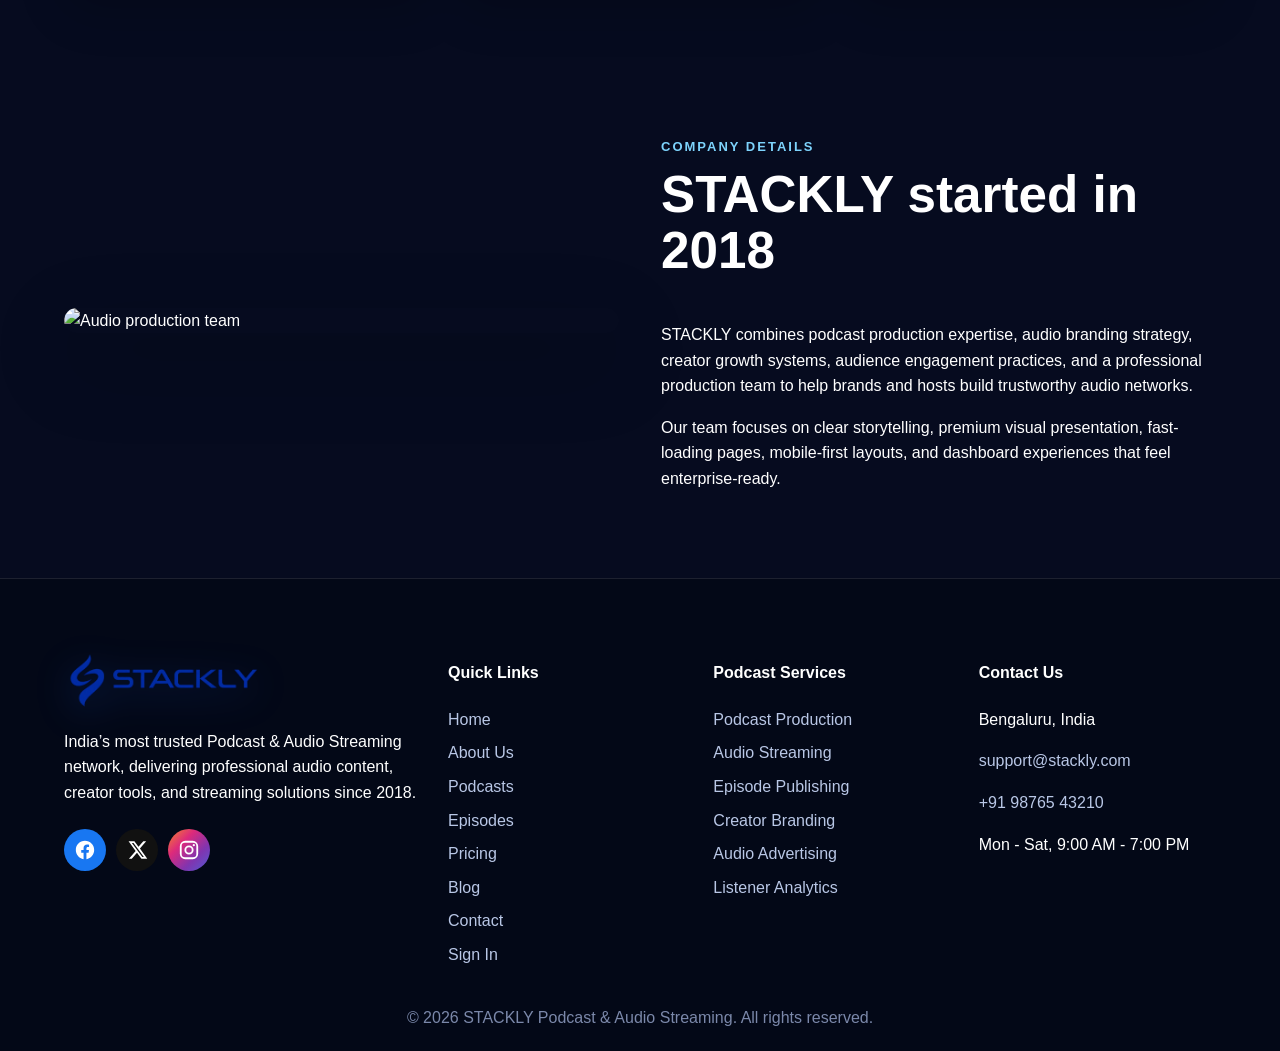
==== commit 0cf13318: "Update index.html" ====
--- a/index.html
+++ b/index.html
@@ -5,7 +5,7 @@
   <title>Home | STACKLY</title><link rel="stylesheet" href="styles.css?v=5">
 </head>
 <body><header class="site-header">
-  <a class="brand" href="index.html" aria-label="STACKLY Home"><img class="brand-logo" src="images/stackly-logo.webp?v=3" alt="STACKLY"></a>
+  <a class="brand" href="index.html" aria-label="STACKLY Home"><img class="brand-logo" src="stackly-logo.webp?v=3" alt="STACKLY"></a>
   <button class="menu-toggle" aria-label="Toggle menu">☰</button>
   <nav class="nav-menu"><a href="index.html" class="active">Home</a>
 <a href="about.html" class="">About Us</a>
@@ -90,7 +90,7 @@
 </main><footer class="footer">
   <div class="footer-grid">
     <div>
-      <a class="brand footer-brand" href="index.html"><img class="brand-logo" src="images/stackly-logo.webp?v=3" alt="STACKLY"></a>
+      <a class="brand footer-brand" href="index.html"><img class="brand-logo" src="stackly-logo.webp?v=3" alt="STACKLY"></a>
       <p>India’s most trusted Podcast & Audio Streaming network, delivering professional audio content, creator tools, and streaming solutions since 2018.</p>
       <div class="socials">
       <a href="404.html" aria-label="Facebook" class="social-icon facebook"><svg viewBox="0 0 24 24"><path d="M22 12.06C22 6.48 17.52 2 11.94 2S2 6.48 2 12.06c0 5.02 3.66 9.18 8.44 9.94v-7.03H7.9v-2.91h2.54V9.84c0-2.5 1.49-3.88 3.77-3.88 1.09 0 2.23.19 2.23.19v2.45h-1.25c-1.24 0-1.63.77-1.63 1.56v1.9h2.78l-.44 2.91h-2.34V22C18.34 21.24 22 17.08 22 12.06z"/></svg></a>
@@ -112,4 +112,4 @@
     <div><h4>Contact Us</h4><p>Bengaluru, India</p><p><a href="mailto:support@stackly.com">support@stackly.com</a></p><p><a href="tel:+919876543210">+91 98765 43210</a></p><p>Mon - Sat, 9:00 AM - 7:00 PM</p></div>
   </div>
   <div class="footer-bottom">© 2026 STACKLY Podcast & Audio Streaming. All rights reserved.</div>
-</footer><script src="script.js"></script></body></html>+</footer><script src="script.js"></script></body></html>
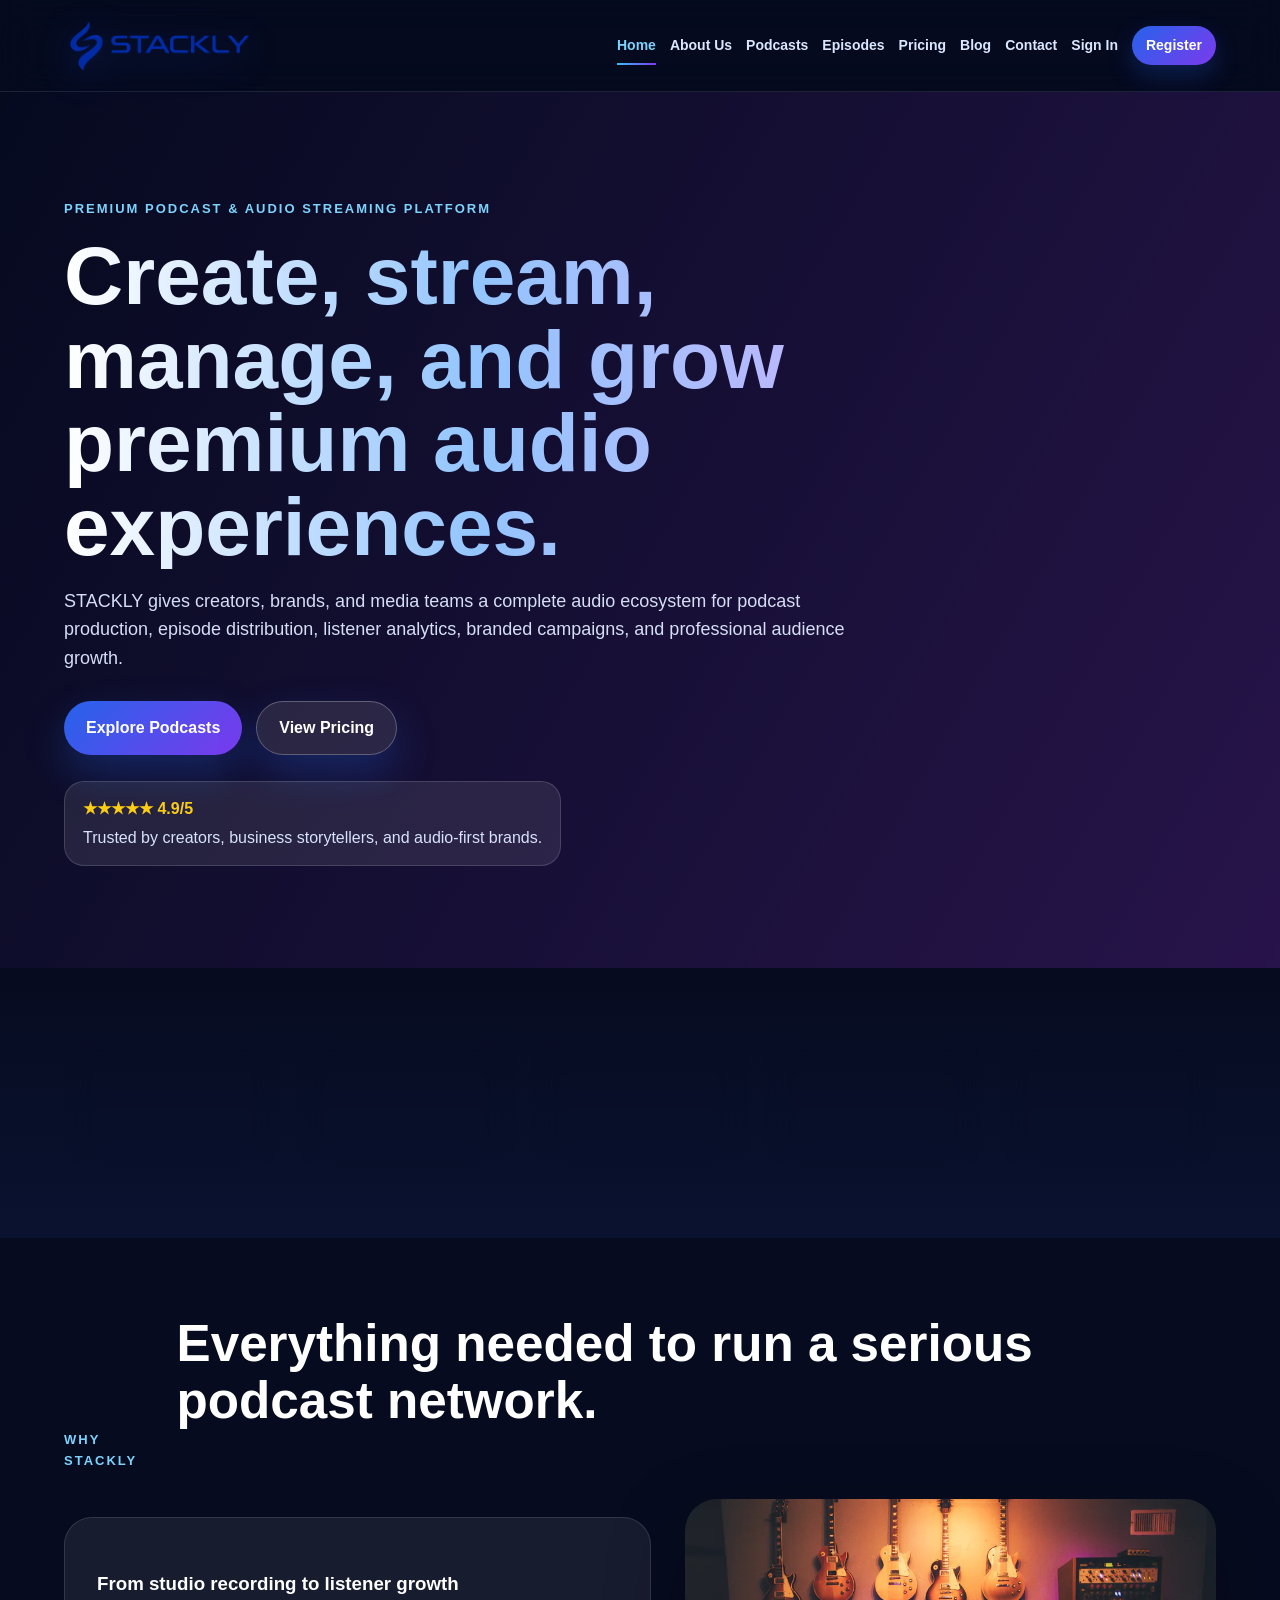
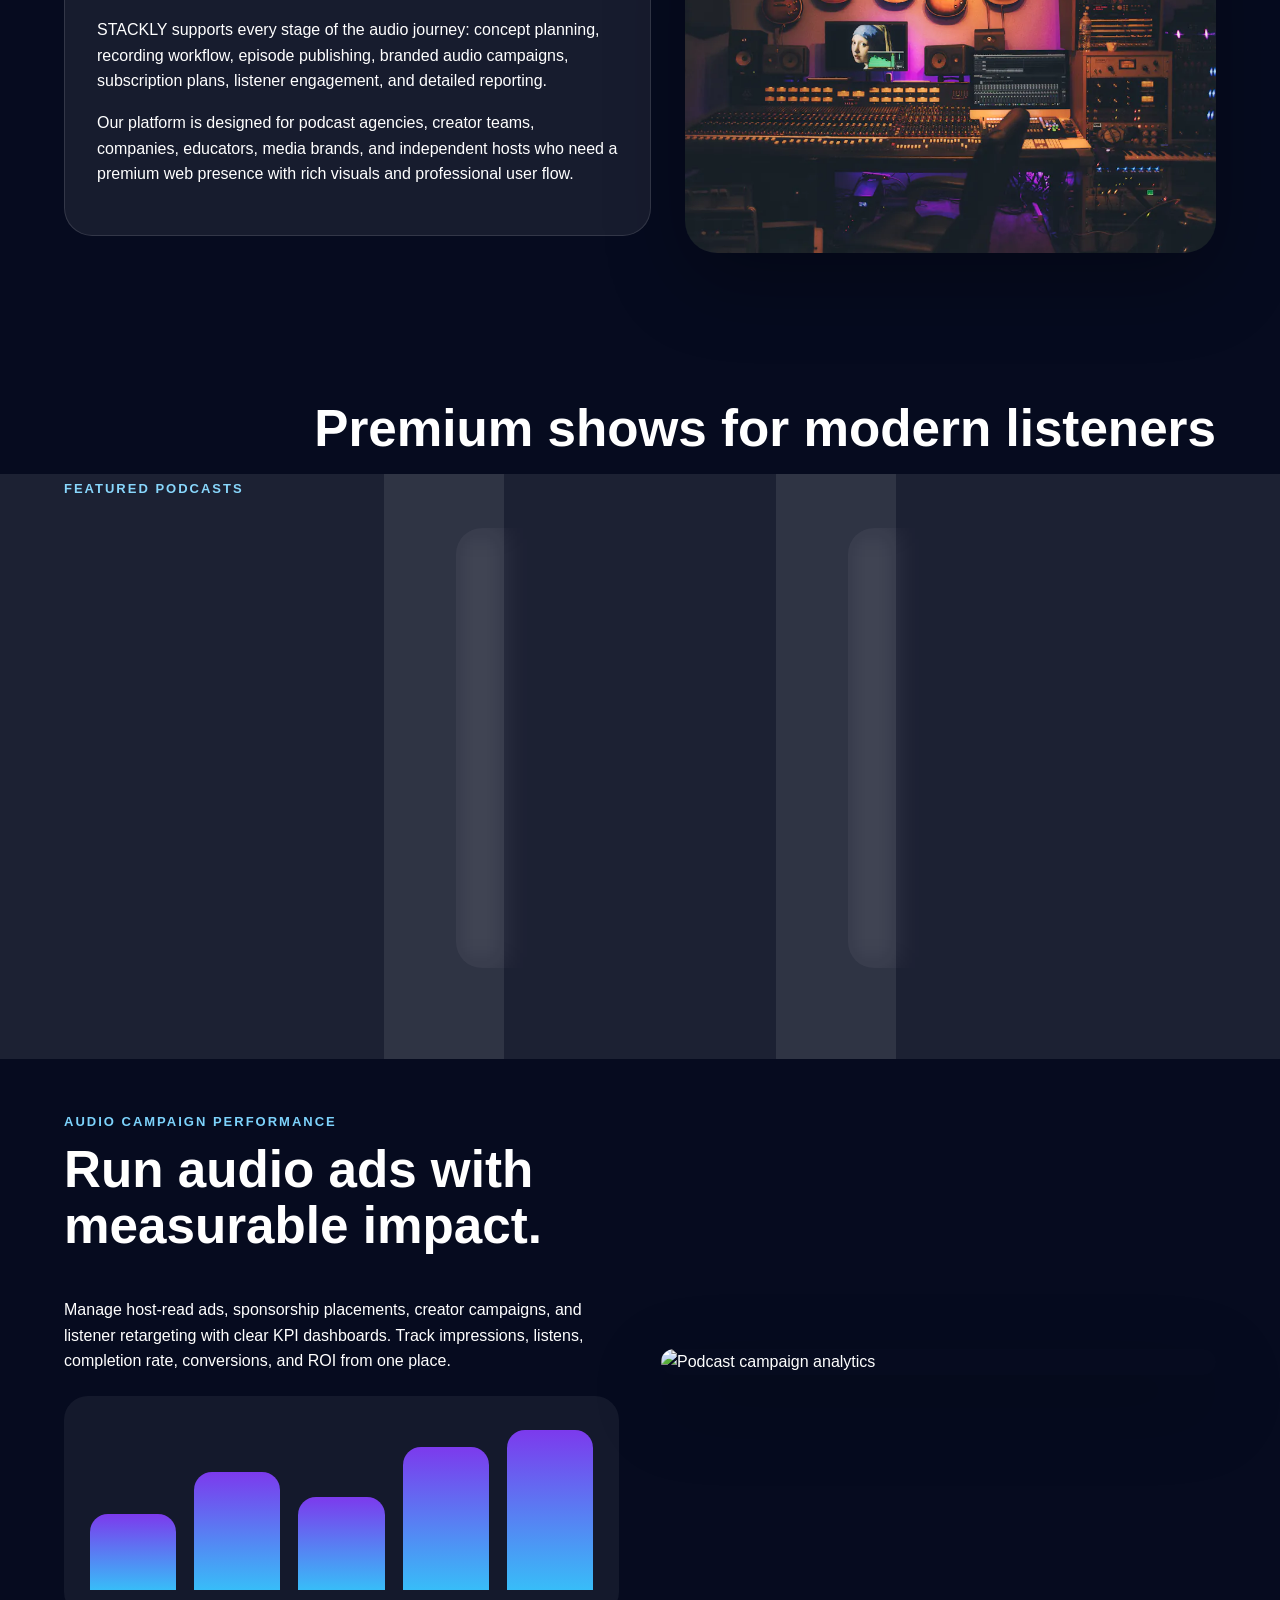
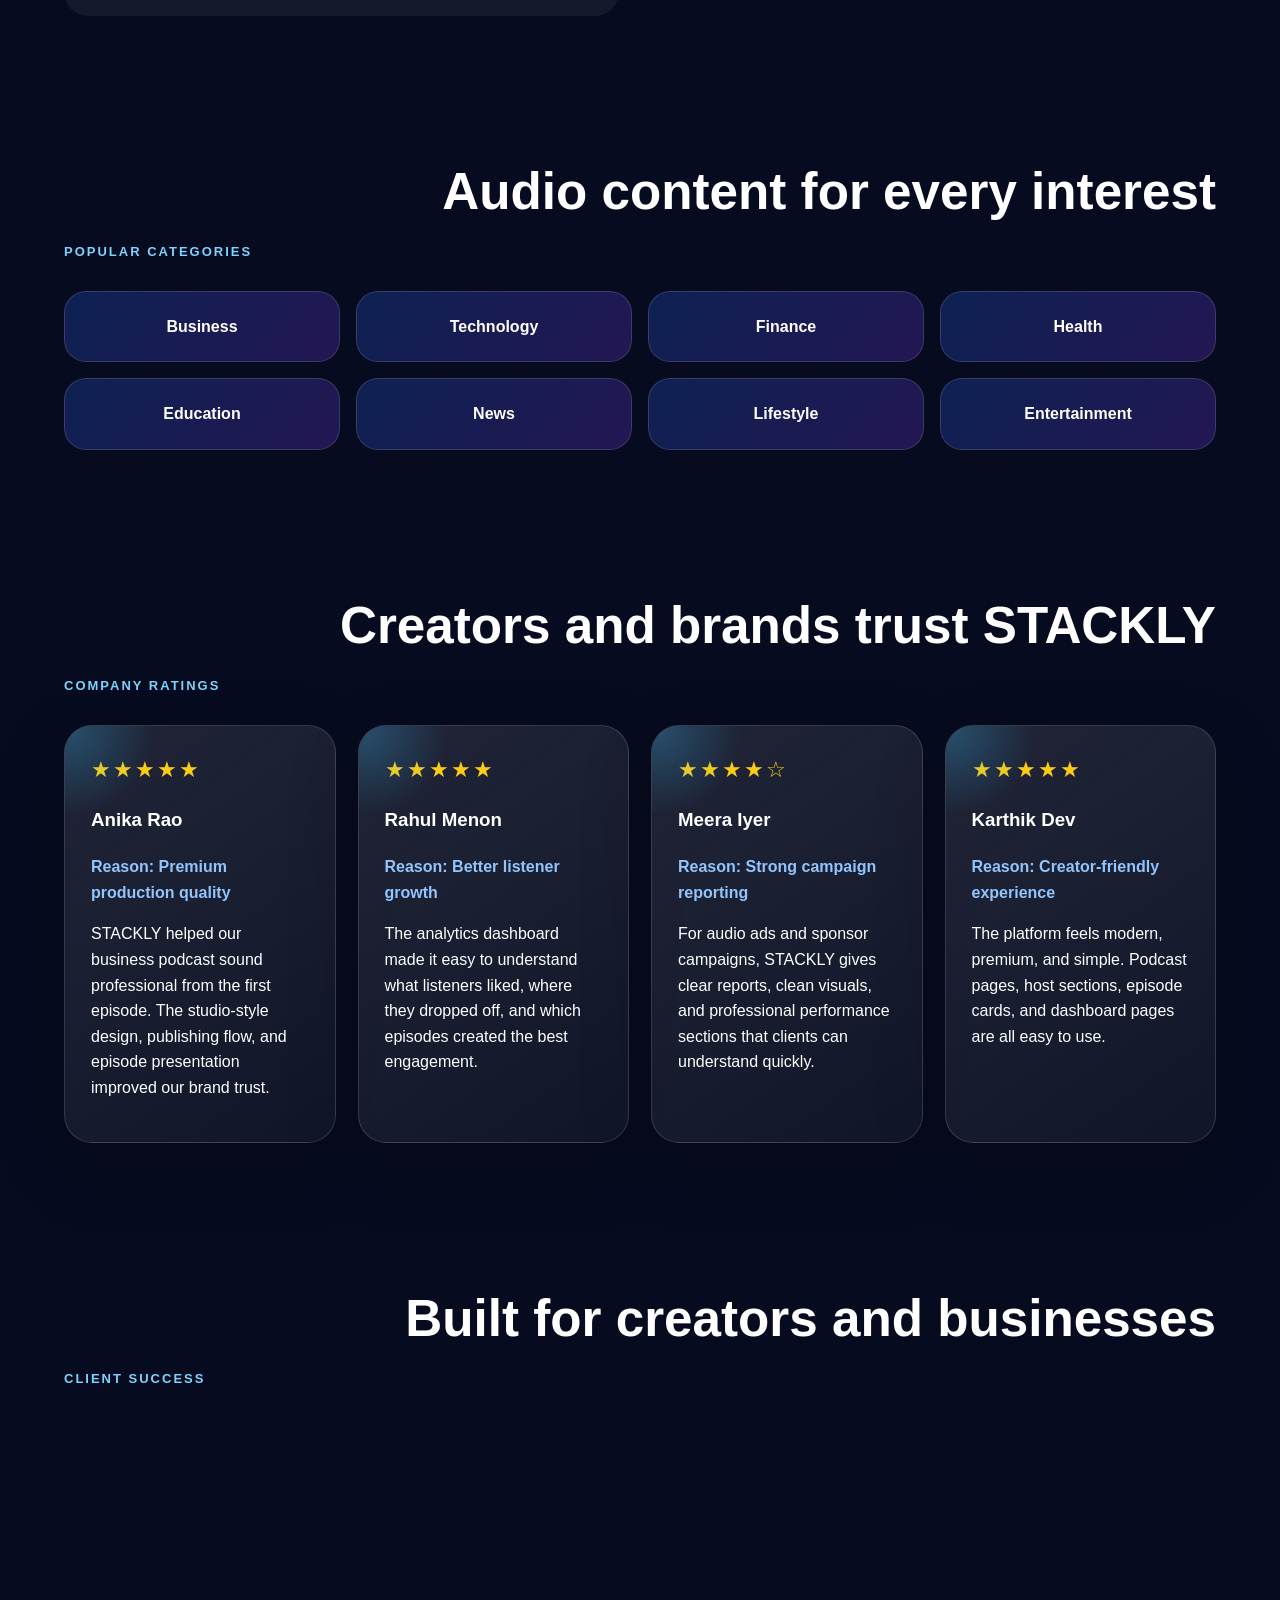
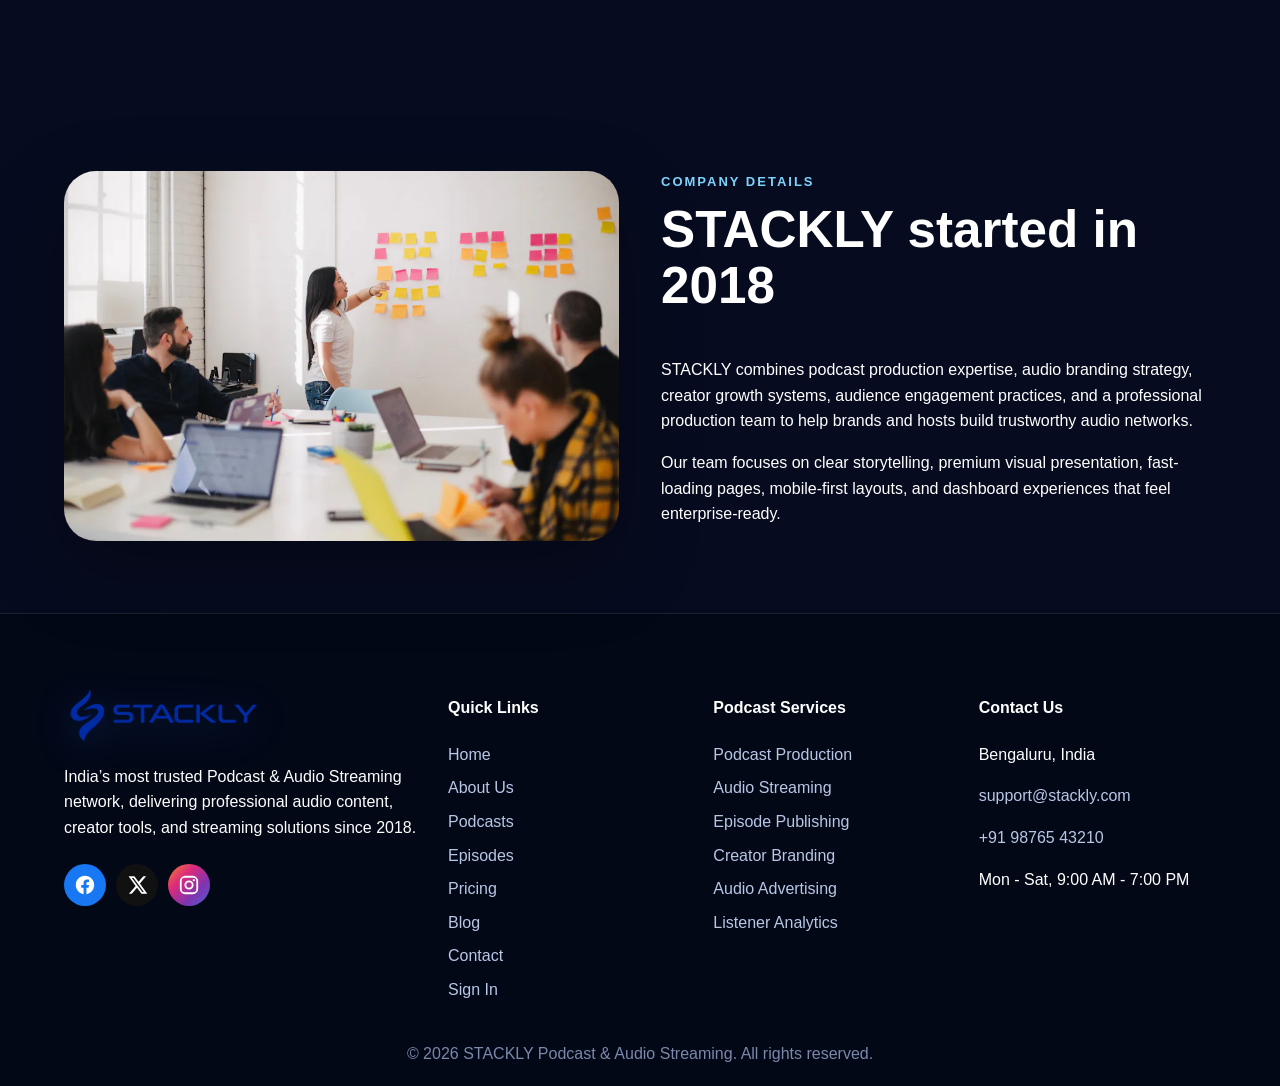
==== commit 56e3e7b5: "Update index.html" ====
--- a/index.html
+++ b/index.html
@@ -17,7 +17,7 @@
 <a href="signin.html" class="">Sign In</a>
 <a href="register.html" class="nav-register">Register</a></nav>
 </header><main>
-<section class="hero" style="background-image:linear-gradient(120deg,rgba(5,10,31,.92),rgba(55,24,94,.68)),url('images/hero.webp')">
+<section class="hero" style="background-image:linear-gradient(120deg,rgba(5,10,31,.92),rgba(55,24,94,.68)),url('-+hero.webp')">
   <div class="hero-content reveal"><span class="eyebrow">Premium Podcast & Audio Streaming Platform</span>
     <h1>Create, stream, manage, and grow premium audio experiences.</h1>
     <p>STACKLY gives creators, brands, and media teams a complete audio ecosystem for podcast production, episode distribution, listener analytics, branded campaigns, and professional audience growth.</p>
@@ -32,14 +32,14 @@
   <div class="section-head"><span class="eyebrow">Why STACKLY</span><h2>Everything needed to run a serious podcast network.</h2></div>
   <div class="feature-grid">
     <div class="feature-copy"><h3>From studio recording to listener growth</h3><p>STACKLY supports every stage of the audio journey: concept planning, recording workflow, episode publishing, branded audio campaigns, subscription plans, listener engagement, and detailed reporting.</p><p>Our platform is designed for podcast agencies, creator teams, companies, educators, media brands, and independent hosts who need a premium web presence with rich visuals and professional user flow.</p></div>
-    <img class="rounded-img" src="images/studio.webp" alt="Podcast studio recording">
+    <img class="rounded-img" src="studio.webp" alt="Podcast studio recording">
   </div>
 </section>
 <section class="section reveal"><div class="section-head"><span class="eyebrow">Featured Podcasts</span><h2>Premium shows for modern listeners</h2></div>
   <div class="cards">
-    <article class="card image-card"><img src="images/microphone.webp" alt="Founder podcast"><div><h3>Founder Frequency</h3><p>Deep interviews with founders, product leaders, and modern business builders.</p><a href="404.html">Listen Now</a></div></article>
-    <article class="card image-card"><img src="images/headphones.webp" alt="Wellness podcast"><div><h3>Wellness Waves</h3><p>Health, mindfulness, and practical lifestyle conversations for daily growth.</p><a href="404.html">Listen Now</a></div></article>
-    <article class="card image-card"><img src="images/analytics.webp" alt="Market podcast"><div><h3>Market Mic</h3><p>Finance, business, and market stories explained for professional listeners.</p><a href="404.html">Listen Now</a></div></article>
+    <article class="card image-card"><img src="microphone.webp" alt="Founder podcast"><div><h3>Founder Frequency</h3><p>Deep interviews with founders, product leaders, and modern business builders.</p><a href="404.html">Listen Now</a></div></article>
+    <article class="card image-card"><img src="headphones.webp" alt="Wellness podcast"><div><h3>Wellness Waves</h3><p>Health, mindfulness, and practical lifestyle conversations for daily growth.</p><a href="404.html">Listen Now</a></div></article>
+    <article class="card image-card"><img src="analytics.webp" alt="Market podcast"><div><h3>Market Mic</h3><p>Finance, business, and market stories explained for professional listeners.</p><a href="404.html">Listen Now</a></div></article>
   </div>
 </section>
 <section class="section split reveal"><div><span class="eyebrow">Audio Campaign Performance</span><h2>Run audio ads with measurable impact.</h2><p>Manage host-read ads, sponsorship placements, creator campaigns, and listener retargeting with clear KPI dashboards. Track impressions, listens, completion rate, conversions, and ROI from one place.</p><div class="mini-chart"><span style="height:45%"></span><span style="height:70%"></span><span style="height:55%"></span><span style="height:85%"></span><span style="height:95%"></span></div></div><img class="rounded-img" src="images/office.webp" alt="Podcast campaign analytics"></section>
@@ -86,7 +86,7 @@
 <section class="section reveal"><div class="section-head"><span class="eyebrow">Client Success</span><h2>Built for creators and businesses</h2></div>
   <div class="cards"><div class="card"><h3>42% Listener Growth</h3><p>A creator network increased repeat listening through better episode planning and analytics.</p></div><div class="card"><h3>3.5x Campaign Reach</h3><p>A brand improved reach through host-read ads and category-based podcast sponsorship.</p></div><div class="card"><h3>98% Satisfaction</h3><p>Creators rated STACKLY highly for support, design quality, and audio content workflow.</p></div></div>
 </section>
-<section class="section split reveal"><img class="rounded-img" src="images/production-team.webp" alt="Audio production team"><div><span class="eyebrow">Company Details</span><h2>STACKLY started in 2018</h2><p>STACKLY combines podcast production expertise, audio branding strategy, creator growth systems, audience engagement practices, and a professional production team to help brands and hosts build trustworthy audio networks.</p><p>Our team focuses on clear storytelling, premium visual presentation, fast-loading pages, mobile-first layouts, and dashboard experiences that feel enterprise-ready.</p></div></section>
+<section class="section split reveal"><img class="rounded-img" src="production-team.webp" alt="Audio production team"><div><span class="eyebrow">Company Details</span><h2>STACKLY started in 2018</h2><p>STACKLY combines podcast production expertise, audio branding strategy, creator growth systems, audience engagement practices, and a professional production team to help brands and hosts build trustworthy audio networks.</p><p>Our team focuses on clear storytelling, premium visual presentation, fast-loading pages, mobile-first layouts, and dashboard experiences that feel enterprise-ready.</p></div></section>
 </main><footer class="footer">
   <div class="footer-grid">
     <div>
